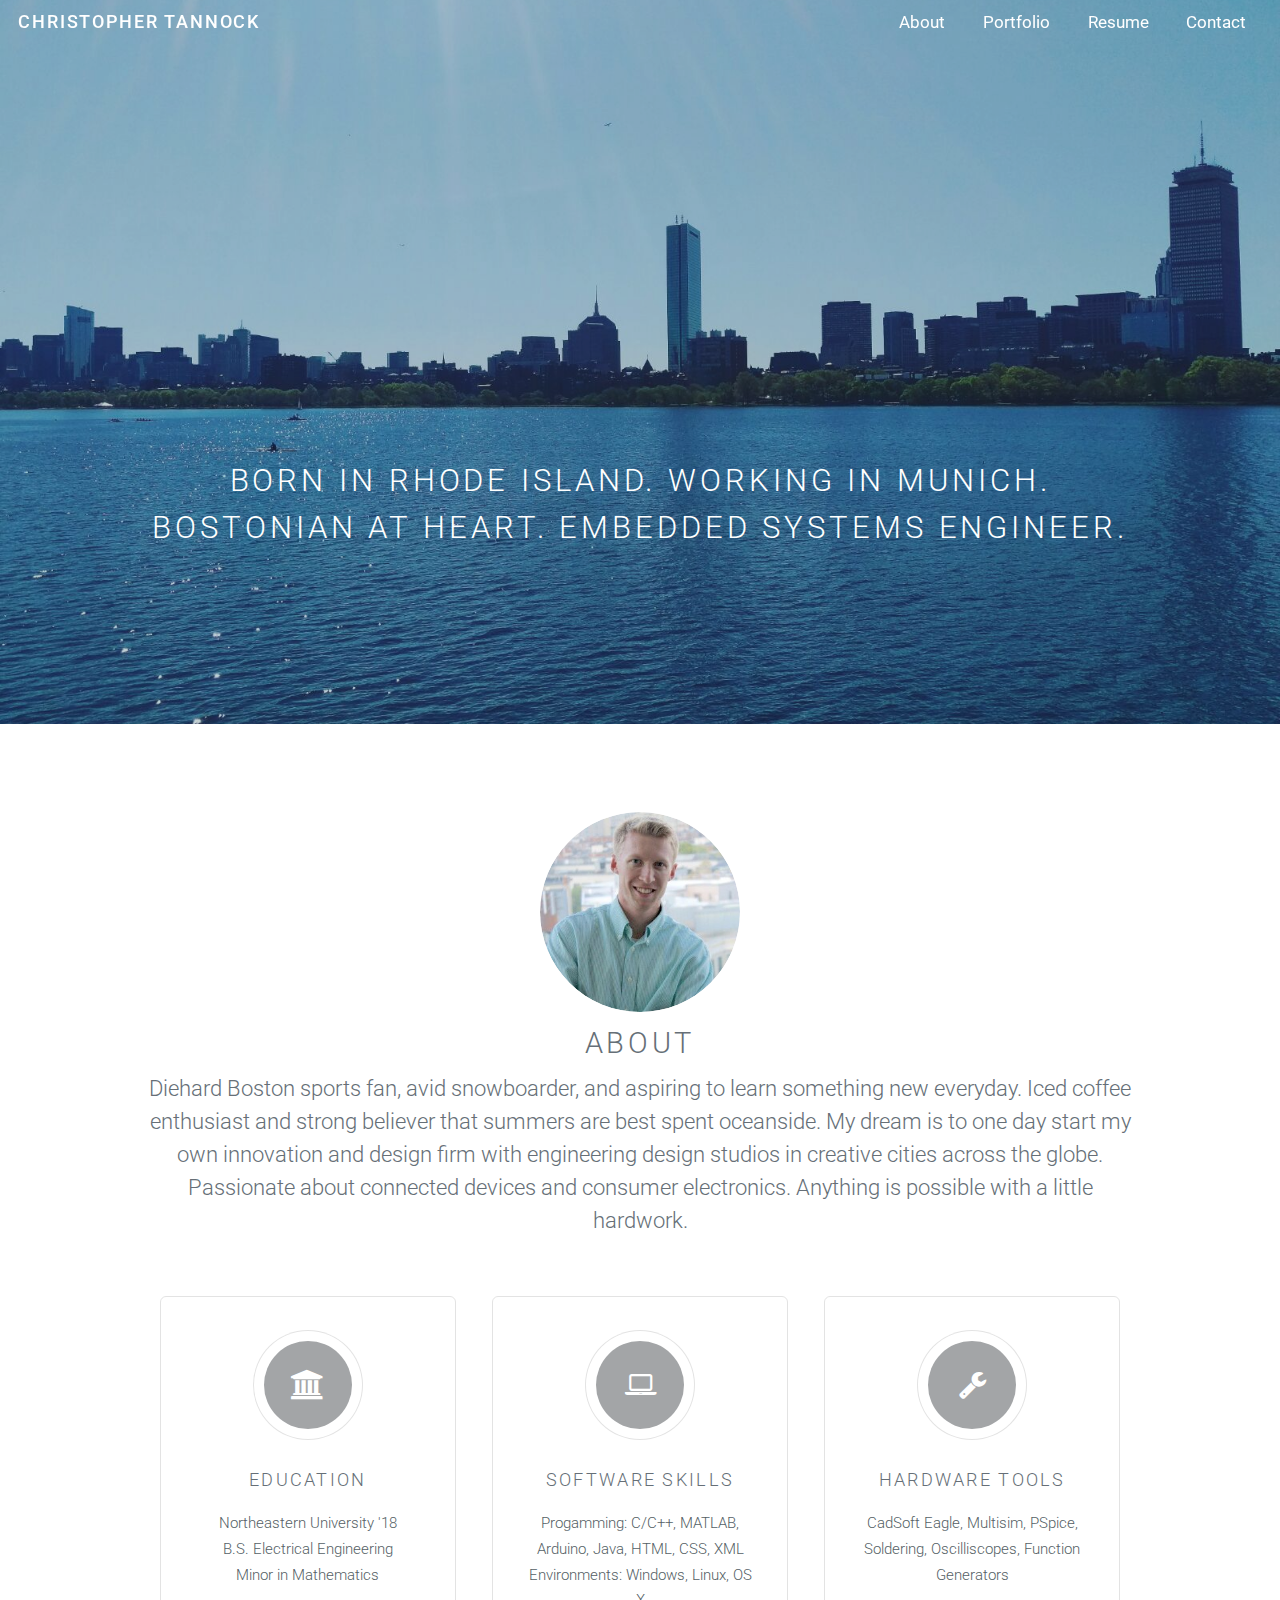
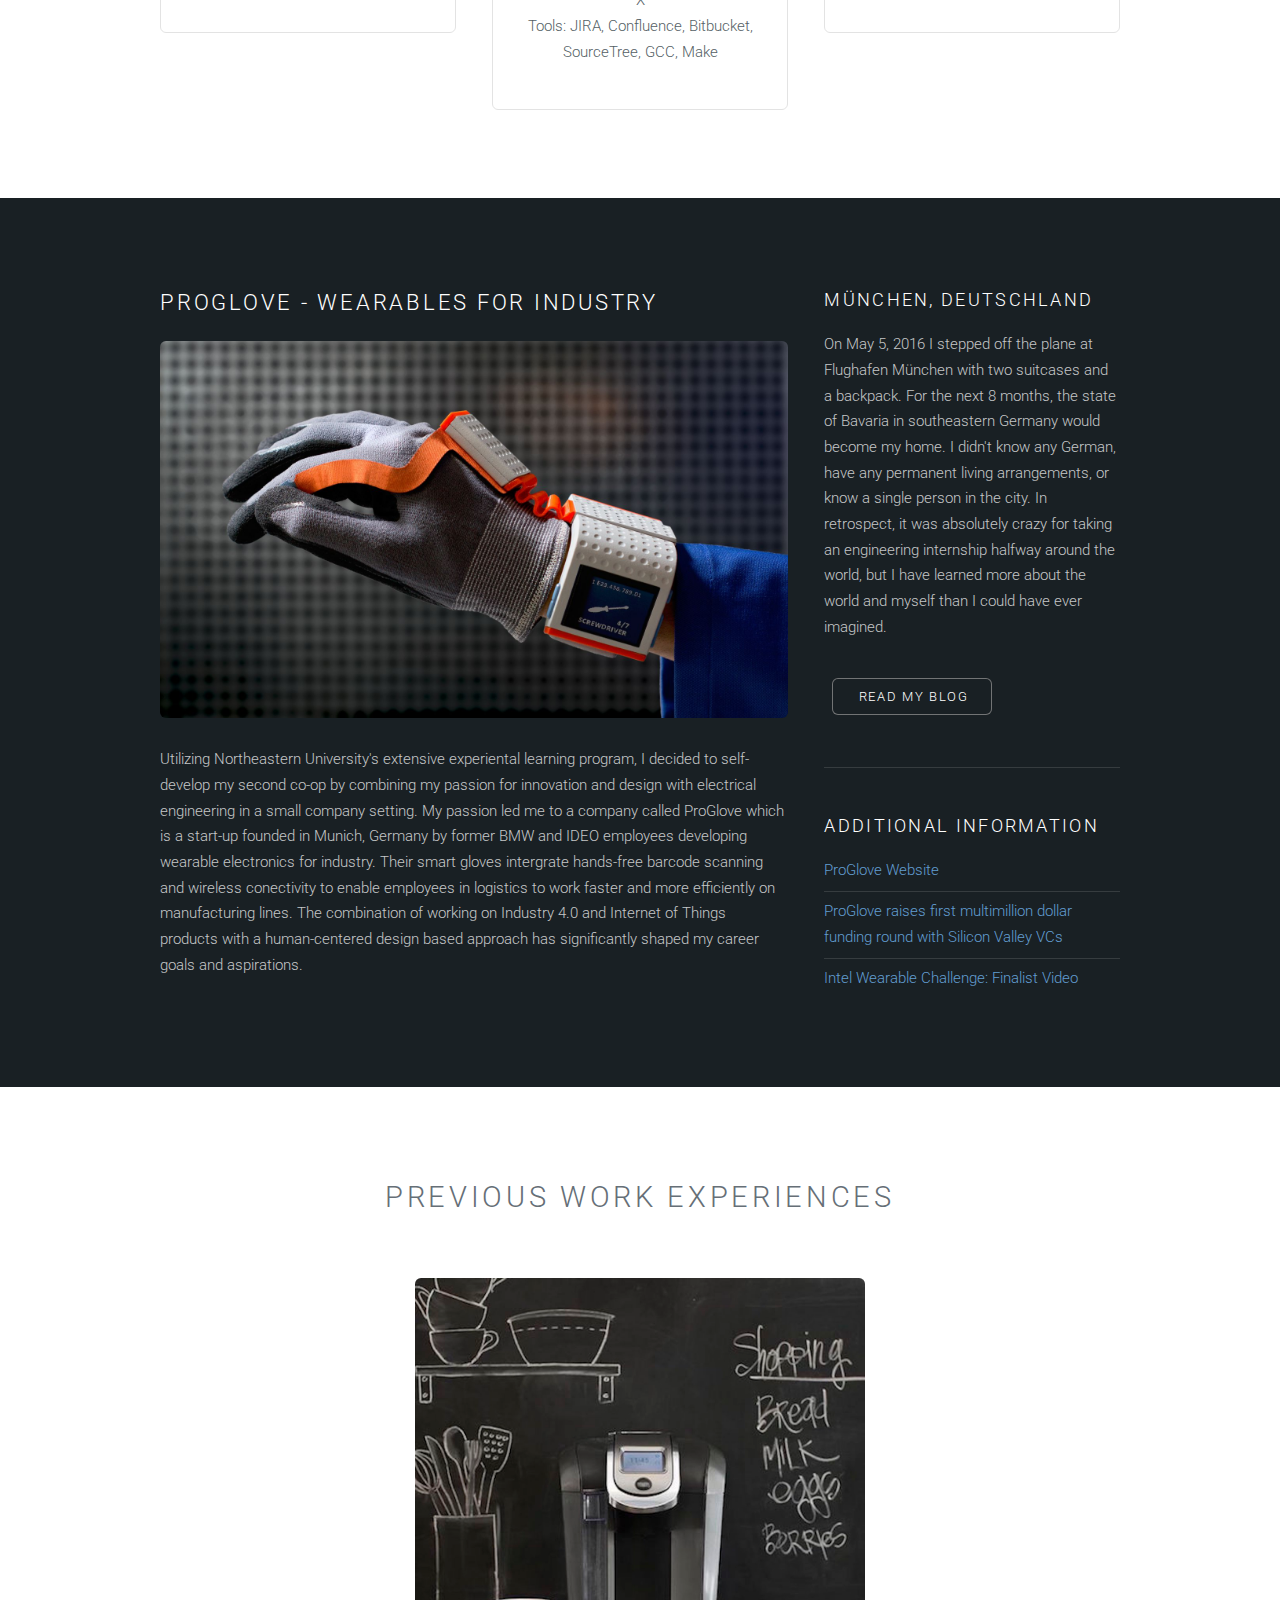
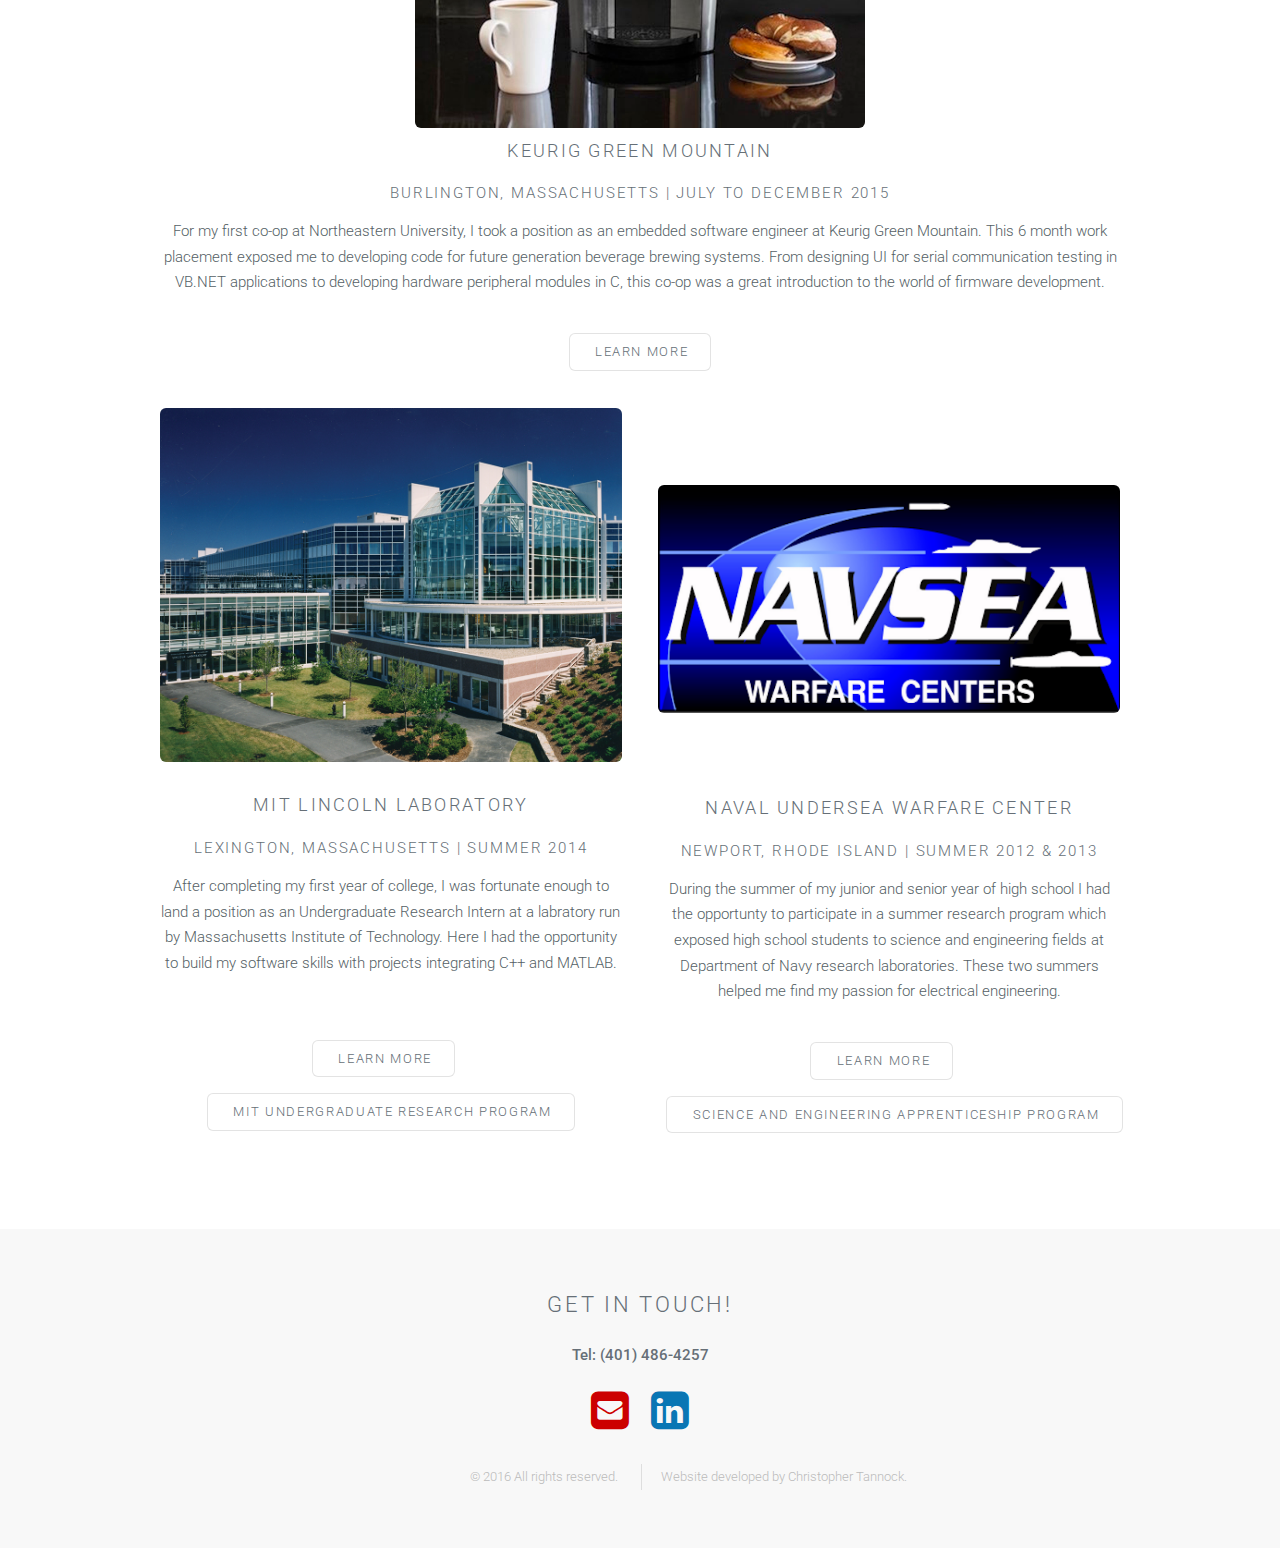
==== index.html @ 8ba8f2b9 "Initial commit" ====
<!DOCTYPE HTML>
<!--
	Portfolio Created by Christopher Tannock
	tannock.c@husky.neu.edu
	25. Mai 2016, in München, Germany
-->
<html>
	<head>
		<title>Christopher Tannock's Portfolio</title>
		<meta http-equiv="content-type" content="text/html; charset=utf-8" />
		<meta name="description" content="" />
		<meta name="keywords" content="" />
		<!--[if lte IE 8]><script src="js/html5shiv.js"></script><![endif]-->
		<script src="js/jquery.min.js"></script>
		<script src="js/skel.min.js"></script>
		<script src="js/skel-layers.min.js"></script>
		<script src="js/init.js"></script>
		<noscript>
			<link rel="stylesheet" href="css/skel.css" />
			<link rel="stylesheet" href="css/style.css" />
			<link rel="stylesheet" href="css/style-xlarge.css" />
			<link rel="stylesheet" href="css/font-awesome-animation.css" />
			<link rel="stylesheet" href="/octicons/octicons.css">
		</noscript>
	</head>
	<body id="top">

		<!-- Header -->
		<!-- Header -->
			<header id="header" class="skel-layers-fixed">
				<h1><a href="#">Christopher Tannock</a></h1>
				<nav id="nav">
					<ul>
						<li><a href="#one">About</a></li>
						<li><a href="left-sidebar.html">Portfolio</a></li>
						<li><a href="resume.pdf">Resume</a></li>
						<li><a href="#footer">Contact</a></li>
	        </ul>
				</nav>
			</header>

		<!-- Banner -->
			<section id="banner">
				<div class="inner">
					<br>
					<br>
					<h2>Born in Rhode Island. Working in Munich. </h2>
					<h2>Bostonian at Heart. Embedded Systems Engineer.</h2>
					<br>
					<br>
				</div>
			</section>

		<!-- One -->
			<section id="one" class="wrapper style1" >
				<header class="major">
					<div class="circular--landscape">
  					<img src="images/about_me.jpg" />
					</div>
					<h2>About</h2>
					<p> Diehard Boston sports fan, avid snowboarder, and aspiring to learn something new everyday.  Iced coffee enthusiast and strong believer that summers are best spent oceanside.  My dream is to one day start my own innovation and design firm with engineering design studios in creative cities across the globe. Passionate about connected devices and consumer electronics.  Anything is possible with a little hardwork.
					</p>
				</header>
				<div class="container">
					<div class="row">
						<div class="4u">
							<section class="special box">
								<i class="icon fa-university major"></i>
								<h3>Education</h3>
								<p>Northeastern University '18<br>B.S. Electrical Engineering<br>Minor in Mathematics</p>
							</section>
						</div>
						<div class="4u">
							<section class="special box">
								<i class="icon fa-laptop major"></i>
								<h3>Software Skills</h3>
								<p>Progamming: C/C++, MATLAB, Arduino, Java, HTML, CSS, XML<br>Environments: Windows, Linux, OS X<br>Tools: JIRA, Confluence, Bitbucket, SourceTree, GCC, Make</p>
							</section>
						</div>
						<div class="4u">
							<section class="special box">
								<i class="icon fa-wrench major"></i>
								<h3>Hardware Tools</h3>
								<p>CadSoft Eagle, Multisim, PSpice, Soldering, Oscilliscopes, Function Generators  </p>
							</section>
						</div>
					</div>
				</div>
			</section>

			<!-- Three -->
				<section id="three" class="wrapper style2">
					<div class="container">
						<div class="row">
							<div class="8u">
								<section>
									<h2>ProGlove - Wearables for Industry</h2>
									<a href="#" class="image fit"><img src="images/proglove.jpg" alt="" /></a>
									<p>Utilizing Northeastern University's extensive experiental learning program, I decided to self-develop my second co-op by combining my passion for innovation and design with electrical engineering in a small company setting. My passion led me to a company called ProGlove which is a start-up founded in Munich, Germany by former BMW and IDEO employees developing wearable electronics for industry.  Their smart gloves intergrate hands-free barcode scanning and wireless conectivity to enable employees in logistics to work faster and more efficiently on manufacturing lines. The combination of working on Industry 4.0 and Internet of Things products with a human-centered design based approach has significantly shaped my career goals and aspirations.</p>
								</section>
							</div>
							<div class="4u">
								<section>
									<h3>München, Deutschland</h3>
									<p>On May 5, 2016 I stepped off the plane at Flughafen München with two suitcases and a backpack.  For the next 8 months, the state of Bavaria in southeastern Germany would become my home.  I didn't know any German, have any permanent living arrangements, or know a single person in the city.  In retrospect, it was absolutely crazy for taking an engineering internship halfway around the world, but I have learned more about the world and myself than I could have ever imagined.</p>
									<ul class="actions">
										<li><a href="left-sidebar.html" class="button alt">Read My Blog</a></li>
									</ul>
								</section>
								<hr />
								<section>
									<h3>Additional Information</h3>
									<ul class="alt">
										<li><a href="http://www.proglove.de/" style="text-decoration:none">ProGlove Website</a></li>
										<li><a href="http://press.proglove.de/blog/industrial-wearable-startup-proglove-raises-first-multimillion-d" style="text-decoration:none">ProGlove raises first multimillion dollar funding round with Silicon Valley VCs</a></li>
										<li><a href="https://www.youtube.com/watch?v=jTHL26WCrL0" style="text-decoration:none">Intel Wearable Challenge: Finalist Video</a></li>
									</ul>
								</section>
							</div>
						</div>
					</div>
				</section>

		<!-- Two -->
			<section id="two" class="wrapper style1">
				<header class="major">
					<h2>Previous Work Experiences</h2>
				</header>
				<div class="container">
					<div class="row">
						<div class="u">
							<section class="special">
								<a class="image"><img src="images/kgm_coffee.jpg" alt="" width ="450px" height= "450px"/></a>
								<h3>Keurig Green Mountain</h3>
								<h4>Burlington, Massachusetts | July to December 2015</h4>
								<p>For my first co-op at Northeastern University, I took a position as an embedded software engineer at Keurig Green Mountain.  This 6 month work placement exposed me to developing code for future generation beverage brewing systems.  From designing UI for serial communication testing in VB.NET applications to developing hardware peripheral modules in C, this co-op was a great introduction to the world of firmware development.</p>
								<ul class="actions">
									<li><a href="left-sidebar.html" class="button alt">Learn More</a></li>
								</ul>
							</section>
						</div>
						<div class="6u">
							<section class="special">
								<a class="image fit"><img src="images/mit_ll.jpg" alt="" /></a>
								<h3>MIT Lincoln Laboratory</h3>
								<h4>Lexington, Massachusetts | Summer 2014</h4>
								<p>After completing my first year of college, I was fortunate enough to land a position as an Undergraduate Research Intern at a labratory run by Massachusetts Institute of Technology. Here I had the opportunity to build my software skills with projects integrating C++ and MATLAB.</p>
								<ul class="actions">
									<br>
									<li><a href="left-sidebar.html" class="button alt">Learn More</a></li>
									<li><a href="https://www.ll.mit.edu/college/summerprogram.html" class="button alt">MIT Undergraduate Research Program</a></li>
								</ul>
							</section>
						</div>
						<div class="6u">
							<section class="special">
								<br>
								<br>
								<br>
								<a class="image fit"><img src="images/navsea.png" alt="" height= 228px/></a>
								<br>
								<br>
								<h3>Naval Undersea Warfare Center</h3>
								<h4>Newport, Rhode Island | Summer 2012 & 2013</h4>
								<p>During the summer of my junior and senior year of high school I had the opportunty to participate in a summer research program which exposed high school students to science and engineering fields at Department of Navy research laboratories.  These two summers helped me find my passion for electrical engineering.</p>
								<ul class="actions">
									<li><a href="left-sidebar.html" class="button alt">Learn more</a></li>
									<li><a href="https://seap.asee.org/" class="button alt">Science and Engineering Apprenticeship Program</a></li>
								</ul>
							</section>
					</div>
				</div>
			</section>

		<!-- Footer -->
			<footer id="footer">
				<div class="container">
						<section class="special">
							<h2>Get In Touch!</h2>
							<p> <b>Tel: (401) 486-4257</b></p>
							<ul class="icons">
								<li><a href="mailto:tannock.c@husky.neu.edu" class="icon fa-envelope-square  fa-2x" style="color:#CC0000"><span class="label">Facebook</span></a></li>
								<li><a href="https://www.linkedin.com/in/christophertannock" class="icon fa-linkedin-square fa-2x" style="color:#0976b4"><span class="label">LinkedIn</span></a></li>
							</ul>
						</section>
					</div>
					<ul class="copyright">
						<li>&emsp; &emsp; &emsp;&emsp;&emsp;&emsp;&emsp;&copy; 2016 All rights reserved.</li>
						<li>Website developed by Christopher Tannock.</li>
					</ul>
				</div>
			</footer>

	</body>
</html>
---- css/skel.css ----
/* Resets (http://meyerweb.com/eric/tools/css/reset/ | v2.0 | 20110126 | License: none (public domain)) */

	html,body,div,span,applet,object,iframe,h1,h2,h3,h4,h5,h6,p,blockquote,pre,a,abbr,acronym,address,big,cite,code,del,dfn,em,img,ins,kbd,q,s,samp,small,strike,strong,sub,sup,tt,var,b,u,i,center,dl,dt,dd,ol,ul,li,fieldset,form,label,legend,table,caption,tbody,tfoot,thead,tr,th,td,article,aside,canvas,details,embed,figure,figcaption,footer,header,hgroup,menu,nav,output,ruby,section,summary,time,mark,audio,video{margin:0;padding:0;border:0;font-size:100%;font:inherit;vertical-align:baseline;}article,aside,details,figcaption,figure,footer,header,hgroup,menu,nav,section{display:block;}body{line-height:1;}ol,ul{list-style:none;}blockquote,q{quotes:none;}blockquote:before,blockquote:after,q:before,q:after{content:'';content:none;}table{border-collapse:collapse;border-spacing:0;}body{-webkit-text-size-adjust:none}

/* Box Model */

	*, *:before, *:after {
		-moz-box-sizing: border-box;
		-webkit-box-sizing: border-box;
		box-sizing: border-box;
	}

/* Container */

	body {
		/* min-width: (containers) */
		min-width: 1200px;
	}


	.container {
		margin-left: auto;
		margin-right: auto;

		/* width: (containers) */
		width: 1200px;
	}

	/* Modifiers */

		.container.small {
			/* width: (containers) * 0.75; */
			width: 900px;
		}

		.container.big {
			width: 100%;

			/* max-width: (containers) * 1.25; */
			max-width: 1500px;

			/* min-width: (containers); */
			min-width: 1200px;
		}

/* Grid */

	.\31 2u { width: 100% }
	.\31 1u { width: 91.6666666667% }
	.\31 0u { width: 83.3333333333% }
	.\39 u { width: 75% }
	.\38 u { width: 66.6666666667% }
	.\37 u { width: 58.3333333333% }
	.\36 u { width: 50% }
	.\35 u { width: 41.6666666667% }
	.\34 u { width: 33.3333333333% }
	.\33 u { width: 25% }
	.\32 u { width: 16.6666666667% }
	.\31 u { width: 8.3333333333% }
	.\-11u { margin-left: 91.6666666667% }
	.\-10u { margin-left: 83.3333333333% }
	.\-9u { margin-left: 75% }
	.\-8u { margin-left: 66.6666666667% }
	.\-7u { margin-left: 58.3333333333% }
	.\-6u { margin-left: 50% }
	.\-5u { margin-left: 41.6666666667% }
	.\-4u { margin-left: 33.3333333333% }
	.\-3u { margin-left: 25% }
	.\-2u { margin-left: 16.6666666667% }
	.\-1u { margin-left: 8.3333333333% }

	/* Rows */

		.row > * {
			float: left;
		}

		.row:after {
			content: '';
			display: block;
			clear: both;
			height: 0;
		}

		.row:first-child > * {
			padding-top: 0 !important;
		}

		.row.uniform > * > :first-child {
			margin-top: 0;
		}

		.row.uniform > * > :last-child {
			margin-bottom: 0;
		}

		/* Normal */

			.row > * {
				/* padding-left: (gutters.vertical) */
				padding-left: 4em;
			}

			.row + .row > * {
				/* padding: (gutters.horizontal) 0 0 (gutters.vertical) */
				padding: 0 0 0 4em;
			}

			.row {
				/* margin-left: -(gutters.vertical) */
				margin-left: -4em;
			}

			.row + .row.uniform > * {
				/* padding: (gutters.vertical) 0 0 (gutters.vertical) */
				padding: 4em 0 0 4em;
			}

		/* Flush */

			.row.flush > * {
				padding-left: 0;
			}

			.row + .row.flush > * {
				padding: 0;
			}

			.row.flush {
				margin-left: 0;
			}

			.row + .row.uniform.flush > * {
				padding: 0;
			}

		/* Quarter */

			.row.quarter > * {
				/* padding-left: (gutters.vertical * 0.25) */
				padding-left: 1em;
			}

			.row + .row.quarter > * {
				/* padding: (gutters.horizontal * 0.25) 0 0 (gutters.vertical * 0.25) */
				padding: 0 0 0 1em;
			}

			.row.quarter {
				/* margin-left: -(gutters.vertical * 0.25) */
				margin-left: -1em;
			}

			.row + .row.uniform.quarter > * {
				/* padding: (gutters.vertical * 0.25) 0 0 (gutters.vertical * 0.25) */
				padding: 1em 0 0 1em;
			}

		/* Half */

			.row.half > * {
				/* padding-left: (gutters.vertical * 0.5) */
				padding-left: 2em;
			}

			.row + .row.half > * {
				/* padding: (gutters.horizontal * 0.5) 0 0 (gutters.vertical * 0.5) */
				padding: 0 0 0 2em;
			}

			.row.half {
				/* margin-left: -(gutters.vertical * 0.5) */
				margin-left: -2em;
			}

			.row + .row.uniform.half > * {
				/* padding: (gutters.vertical * 0.5) 0 0 (gutters.vertical * 0.5) */
				padding: 2em 0 0 2em;
			}

		/* One and (a) Half */

			.row.oneandhalf > * {
				/* padding-left: (gutters.vertical * 1.5) */
				padding-left: 6em;
			}

			.row + .row.oneandhalf > * {
				/* padding: (gutters.horizontal * 1.5) 0 0 (gutters.vertical * 1.5) */
				padding: 0 0 0 6em;
			}

			.row.oneandhalf {
				/* margin-left: -(gutters.vertical * 1.5) */
				margin-left: -6em;
			}

			.row + .row.uniform.oneandhalf > * {
				/* padding: (gutters.vertical * 1.5) 0 0 (gutters.vertical * 1.5) */
				padding: 6em 0 0 6em;
			}

		/* Double */

			.row.double > * {
				/* padding-left: (gutters.vertical * 2) */
				padding-left: 8em;
			}

			.row + .row.double > * {
				/* padding: (gutters.horizontal * 2) 0 0 (gutters.vertical * 2) */
				padding: 0 0 0 8em;
			}

			.row.double {
				/* margin-left: -(gutters.vertical * 2) */
				margin-left: -8em;
			}

			.row + .row.uniform.double > * {
				/* padding: (gutters.vertical * 2) 0 0 (gutters.vertical * 2) */
				padding: 8em 0 0 8em;
			}
---- css/style.css ----
@charset "UTF-8";
@import url(font-awesome.min.css);
@import url("http://fonts.googleapis.com/css?family=Roboto:500,300");

/*
	Ion by TEMPLATED
	templated.co @templatedco
	Released for free under the Creative Commons Attribution 3.0 license (templated.co/license)
*/

/* Basic */




	body, input, select, textarea {
		color: #555f66;
		font-family: "Roboto", Helvetica, sans-serif;
		font-size: 14pt;
		font-weight: 300;
		line-height: 1.75em;
	}

	a {
		color: #629DD1;
		text-decoration: underline;
	}

		a:hover {
			text-decoration: none;
		}

	strong, b {
		color: #666f77;
		font-weight: 500;
	}

	em, i {
		font-style: italic;
	}

	p {
		margin: 0 0 2em 0;
	}

	h1, h2, h3, h4, h5, h6 {
		color: #666f77;
		font-weight: 300;
		line-height: 1em;
		margin: 0 0 1em 0;
		text-transform: uppercase;
		letter-spacing: 0.125em;
	}

		h1 a, h2 a, h3 a, h4 a, h5 a, h6 a {
			color: inherit;
			text-decoration: none;
		}

	h2 {
		font-size: 1.5em;
		line-height: 1.5em;
	}

	h3 {
		font-size: 1.25em;
		line-height: 1.5em;
	}

	h4 {
		font-size: 1em;
		line-height: 1.5em;
	}

	h5 {
		font-size: 0.9em;
		line-height: 1.5em;
	}

	h6 {
		font-size: 0.7em;
		line-height: 1.5em;
	}

	sub {
		font-size: 0.8em;
		position: relative;
		top: 0.5em;
	}

	sup {
		font-size: 0.8em;
		position: relative;
		top: -0.5em;
	}

	hr {
		border: 0;
		border-bottom: solid 1px rgba(144, 144, 144, 0.25);
		margin: 3em 0;
	}

		hr.major {
			margin: 2em 0 5em 0;
		}

	blockquote {
		border-left: solid 4px rgba(144, 144, 144, 0.25);
		font-style: italic;
		margin: 0 0 2em 0;
		padding: 0.5em 0 0.5em 2em;
	}

	code {
		background: rgba(144, 144, 144, 0.075);
		border-radius: 6px;
		border: solid 1px rgba(144, 144, 144, 0.25);
		font-family: "Courier New", monospace;
		font-size: 0.9em;
		margin: 0 0.25em;
		padding: 0.25em 0.65em;
	}

	pre {
		-webkit-overflow-scrolling: touch;
		font-family: "Courier New", monospace;
		font-size: 0.9em;
		margin: 0 0 2em 0;
		overflow-x: auto;
	}

		pre code {
			display: block;
			line-height: 1.75em;
			padding: 1em 1.5em;
		}

	.align-left {
		text-align: left;
	}

	.align-center {
		text-align: center;
	}

	.align-right {
		text-align: right;
	}

/* Section/Article */

	section.special, article.special {
		text-align: center;
	}

	header p {
		color: #666f77;
		position: relative;
		margin: 0 0 1.5em 0;
	}

	header h2 + p {
		font-size: 1.25em;
		margin-top: -1em;
		line-height: 1.5em;
	}

	header h3 + p {
		font-size: 1.1em;
		margin-top: -0.85em;
		line-height: 1.5em;
	}

	header h4 + p,
	header h5 + p,
	header h6 + p {
		font-size: 0.9em;
		margin-top: -0.75em;
		line-height: 1.5em;
	}

	header.major {
		text-align: center;
		margin: 0 10em 4em 10em;
	}

		header.major h2 {
			font-size: 2em;
		}

		header.major h2 + p {
			font-size: 1.5em;
			margin: -1em 0 2em 0;
		}

/* Form */

	form {
		margin: 0 0 2em 0;
	}

	label {
		color: #666f77;
		display: block;
		font-size: 0.9em;
		font-weight: 500;
		margin: 0 0 1em 0;
	}

	input[type="text"],
	input[type="password"],
	input[type="email"],
	select,
	textarea {
		-moz-appearance: none;
		-webkit-appearance: none;
		-o-appearance: none;
		-ms-appearance: none;
		appearance: none;
		background: rgba(144, 144, 144, 0.075);
		border-radius: 6px;
		border: none;
		border: solid 1px rgba(144, 144, 144, 0.25);
		color: inherit;
		display: block;
		outline: 0;
		padding: 0 1em;
		text-decoration: none;
		width: 100%;
	}

		input[type="text"]:invalid,
		input[type="password"]:invalid,
		input[type="email"]:invalid,
		select:invalid,
		textarea:invalid {
			box-shadow: none;
		}

		input[type="text"]:focus,
		input[type="password"]:focus,
		input[type="email"]:focus,
		select:focus,
		textarea:focus {
			border-color: #629DD1;
			box-shadow: 0 0 0 1px #629DD1;
		}

	.select-wrapper {
		text-decoration: none;
		display: block;
		position: relative;
	}

		.select-wrapper:before {
			content: "";
			-moz-osx-font-smoothing: grayscale;
			-webkit-font-smoothing: antialiased;
			font-family: FontAwesome;
			font-style: normal;
			font-weight: normal;
			text-transform: none !important;
		}

		.select-wrapper:before {
			color: rgba(144, 144, 144, 0.25);
			display: block;
			height: 2.75em;
			line-height: 2.75em;
			pointer-events: none;
			position: absolute;
			right: 0;
			text-align: center;
			top: 0;
			width: 2.75em;
		}

		.select-wrapper select::-ms-expand {
			display: none;
		}

	input[type="text"],
	input[type="password"],
	input[type="email"],
	select {
		height: 2.75em;
	}

	textarea {
		padding: 0.75em 1em;
	}

	input[type="checkbox"],
	input[type="radio"] {
		-moz-appearance: none;
		-webkit-appearance: none;
		-o-appearance: none;
		-ms-appearance: none;
		appearance: none;
		display: block;
		float: left;
		margin-right: -2em;
		opacity: 0;
		width: 1em;
		z-index: -1;
	}

		input[type="checkbox"] + label,
		input[type="radio"] + label {
			text-decoration: none;
			color: #555f66;
			cursor: pointer;
			display: inline-block;
			font-size: 1em;
			font-weight: 300;
			padding-left: 2.4em;
			padding-right: 0.75em;
			position: relative;
		}

			input[type="checkbox"] + label:before,
			input[type="radio"] + label:before {
				-moz-osx-font-smoothing: grayscale;
				-webkit-font-smoothing: antialiased;
				font-family: FontAwesome;
				font-style: normal;
				font-weight: normal;
				text-transform: none !important;
			}

			input[type="checkbox"] + label:before,
			input[type="radio"] + label:before {
				background: rgba(144, 144, 144, 0.075);
				border-radius: 6px;
				border: solid 1px rgba(144, 144, 144, 0.25);
				content: '';
				display: inline-block;
				height: 1.65em;
				left: 0;
				line-height: 1.58125em;
				position: absolute;
				text-align: center;
				top: 0;
				width: 1.65em;
			}

		input[type="checkbox"]:checked + label:before,
		input[type="radio"]:checked + label:before {
			background: #192024;
			border-color: #192024;
			color: #ffffff;
			content: '\f00c';
		}

		input[type="checkbox"]:focus + label:before,
		input[type="radio"]:focus + label:before {
			border-color: #629DD1;
			box-shadow: 0 0 0 1px #629DD1;
		}

	input[type="checkbox"] + label:before {
		border-radius: 6px;
	}

	input[type="radio"] + label:before {
		border-radius: 100%;
	}

	::-webkit-input-placeholder {
		color: #bbb !important;
		opacity: 1.0;
	}

	:-moz-placeholder {
		color: #bbb !important;
		opacity: 1.0;
	}

	::-moz-placeholder {
		color: #bbb !important;
		opacity: 1.0;
	}

	:-ms-input-placeholder {
		color: #bbb !important;
		opacity: 1.0;
	}

	.formerize-placeholder {
		color: #bbb !important;
		opacity: 1.0;
	}
/* Navigation Bar */
	.fixed-nav-bar {
	  position: static;
	  top: 0;
	  left: 0;
	  z-index: 9999;
	  width: 100%;
	  height: 50px;
	  background-color: ##192024;
	}

/* Circular Image */
.circular--landscape {
  display: inline-block;
  position: relative;
  width: 200px;
  height: 200px;
  overflow: hidden;
  border-radius: 50%;
}

.circular--landscape img {
  width: auto;
  height: 100%;
	border-radius: 50%;
}

/* Box */

	.box {
		border-radius: 6px;
		border: solid 1px rgba(144, 144, 144, 0.25);
		margin-bottom: 2em;
		padding: 3em 2em;
	}

		.box > :last-child,
		.box > :last-child > :last-child,
		.box > :last-child > :last-child > :last-child {
			margin-bottom: 0;
		}

		.box.alt {
			border: 0;
			border-radius: 0;
			padding: 0;
		}

/* Icon */

	.icon {
		text-decoration: none;
		border-bottom: none;
		position: relative;
	}

		.icon:before {
			-moz-osx-font-smoothing: grayscale;
			-webkit-font-smoothing: antialiased;
			font-family: FontAwesome;
			font-style: normal;
			font-weight: normal;
			text-transform: none !important;
		}

		.icon > .label {
			display: none;
		}

		.icon.major {
			display: inline-block;
			margin: 0 0 1.25em 0;
			color: #ffffff;
			background: #a3a5a7;
			width: 3em;
			height: 3em;
			font-size: 2em;
			text-align: center;
			line-height: 3em;
			border-radius: 100%;
			box-shadow: 0 0 0 10px #fff, 0 0 0 11px rgba(144, 144, 144, 0.25);
		}

/* Image */

	.image {
		border-radius: 6px;
		border: 0;
		display: inline-block;
		position: relative;
	}

		.image img {
			border-radius: 6px;
			display: block;
		}

		.image.left {
			float: left;
			padding: 0 1.5em 1em 0;
			top: 0.25em;
		}

		.image.right {
			float: right;
			padding: 0 0 1em 1.5em;
			top: 0.25em;
		}

		.image.fit {
			display: block;
			margin: 0 0 2em 0;
			width: 100%;
		}

			.image.fit img {
				display: block;
				width: 100%;
			}

/* List */

	ol {
		list-style: decimal;
		margin: 0 0 2em 0;
		padding-left: 1.25em;
	}

		ol li {
			padding-left: 0.25em;
		}

	ul {
		list-style: disc;
		margin: 0 0 2em 0;
		padding-left: 1em;
	}

		ul li {
			padding-left: 0.5em;
		}

		ul.alt {
			list-style: none;
			padding-left: 0;
		}

			ul.alt li {
				border-top: solid 1px rgba(144, 144, 144, 0.25);
				padding: 0.5em 0;
			}

				ul.alt li:first-child {
					border-top: 0;
					padding-top: 0;
				}

		ul.icons {
			cursor: default;
			list-style: none;
			padding-left: 0;
		}

			ul.icons li {
				display: inline-block;
				padding: 0 1.25em 0 0;
			}

				ul.icons li:last-child {
					padding-right: 0;
				}

				ul.icons li .icon:before {
					font-size: 1.5em;
				}

		ul.actions {
			cursor: default;
			list-style: none;
			padding-left: 0;
		}

		ul.actions a{
			margin: 8px;
		}

			ul.actions li {
				display: inline-block;
				padding: 0 1em 0 0;
				vertical-align: middle;
			}

				ul.actions li:last-child {
					padding-right: 0;
				}

			ul.actions.small li {
				padding: 0 0.5em 0 0;
			}

			ul.actions.vertical li {
				display: block;
				padding: 1em 0 0 0;
			}

				ul.actions.vertical li:first-child {
					padding-top: 0;
				}

				ul.actions.vertical li > * {
					margin-bottom: 0;
				}

			ul.actions.vertical.small li {
				padding: 0.5em 0 0 0;
			}

				ul.actions.vertical.small li:first-child {
					padding-top: 0;
				}

			ul.actions.fit {
				display: table;
				margin-left: -1em;
				padding: 0;
				table-layout: fixed;
				width: calc(100% + 1em);
			}

				ul.actions.fit li {
					display: table-cell;
					padding: 0 0 0 1em;
				}

					ul.actions.fit li > * {
						margin-bottom: 0;
					}

				ul.actions.fit.small {
					margin-left: -0.5em;
					width: calc(100% + 0.5em);
				}

					ul.actions.fit.small li {
						padding: 0 0 0 0.5em;
					}

	dl {
		margin: 0 0 2em 0;
	}
/* Menu */
	#menu {
	  position: fixed;
	  right: 0;
	  top: 50%;
	  width: 8em;
	  margin-top: -2.5em;
	}
/* Table */

	.table-wrapper {
		-webkit-overflow-scrolling: touch;
		overflow-x: auto;
	}

	table {
		margin: 0 0 2em 0;
		width: 100%;
	}

		table tbody tr {
			border: solid 1px rgba(144, 144, 144, 0.25);
			border-left: 0;
			border-right: 0;
		}

			table tbody tr:nth-child(2n + 1) {
				background-color: rgba(144, 144, 144, 0.075);
			}

		table td {
			padding: 0.75em 0.75em;
		}

		table th {
			color: #666f77;
			font-size: 0.9em;
			font-weight: 500;
			padding: 0 0.75em 0.75em 0.75em;
			text-align: left;
		}

		table thead {
			border-bottom: solid 2px rgba(144, 144, 144, 0.25);
		}

		table tfoot {
			border-top: solid 2px rgba(144, 144, 144, 0.25);
		}

		table.alt {
			border-collapse: separate;
		}

			table.alt tbody tr td {
				border: solid 1px rgba(144, 144, 144, 0.25);
				border-left-width: 0;
				border-top-width: 0;
			}

				table.alt tbody tr td:first-child {
					border-left-width: 1px;
				}

			table.alt tbody tr:first-child td {
				border-top-width: 1px;
			}

			table.alt thead {
				border-bottom: 0;
			}

			table.alt tfoot {
				border-top: 0;
			}

/* Button */

	input[type="submit"],
	input[type="reset"],
	input[type="button"],
	.button {
		-moz-appearance: none;
		-webkit-appearance: none;
		-o-appearance: none;
		-ms-appearance: none;
		appearance: none;
		-moz-transition: background-color 0.2s ease-in-out, color 0.2s ease-in-out;
		-webkit-transition: background-color 0.2s ease-in-out, color 0.2s ease-in-out;
		-o-transition: background-color 0.2s ease-in-out, color 0.2s ease-in-out;
		-ms-transition: background-color 0.2s ease-in-out, color 0.2s ease-in-out;
		transition: background-color 0.2s ease-in-out, color 0.2s ease-in-out;
		background-color: #192024;
		border-radius: 6px;
		border: 0;
		color: #ffffff !important;
		cursor: pointer;
		display: inline-block;
		font-weight: 300;
		text-transform: uppercase;
		letter-spacing: 0.125em;
		font-size: 0.9em;
		height: 2.85em;
		line-height: 2.85em;
		padding: 0 1.75em;
		text-align: center;
		text-decoration: none;
		white-space: nowrap;
		text-indent: 0.25em;
	}

		input[type="submit"]:hover,
		input[type="reset"]:hover,
		input[type="button"]:hover,
		.button:hover {
			background-color: #232d33;
		}

		input[type="submit"]:active,
		input[type="reset"]:active,
		input[type="button"]:active,
		.button:active {
			background-color: #0f1315;
		}

		input[type="submit"].icon,
		input[type="reset"].icon,
		input[type="button"].icon,
		.button.icon {
			padding-left: 1.35em;
		}

			input[type="submit"].icon:before,
			input[type="reset"].icon:before,
			input[type="button"].icon:before,
			.button.icon:before {
				margin-right: 0.5em;
			}

		input[type="submit"].fit,
		input[type="reset"].fit,
		input[type="button"].fit,
		.button.fit {
			display: block;
			margin: 0 0 1em 0;
			width: 100%;
		}

		input[type="submit"].small,
		input[type="reset"].small,
		input[type="button"].small,
		.button.small {
			font-size: 0.7em;
		}

		input[type="submit"].big,
		input[type="reset"].big,
		input[type="button"].big,
		.button.big {
			font-size: 1.2em;
			height: 2.65em;
			line-height: 2.65em;
		}

		input[type="submit"].alt,
		input[type="reset"].alt,
		input[type="button"].alt,
		.button.alt {
			background-color: transparent;
			box-shadow: inset 0 0 0 1px rgba(144, 144, 144, 0.25);
			color: #666f77 !important;
		}

			input[type="submit"].alt:hover,
			input[type="reset"].alt:hover,
			input[type="button"].alt:hover,
			.button.alt:hover {
				background-color: rgba(144, 144, 144, 0.075);
			}

			input[type="submit"].alt:active,
			input[type="reset"].alt:active,
			input[type="button"].alt:active,
			.button.alt:active {
				background-color: rgba(144, 144, 144, 0.2);
			}

			input[type="submit"].alt.icon:before,
			input[type="reset"].alt.icon:before,
			input[type="button"].alt.icon:before,
			.button.alt.icon:before {
				color: #bbb;
			}

		input[type="submit"].special,
		input[type="reset"].special,
		input[type="button"].special,
		.button.special {
			background-color: #629DD1;
			color: #ffffff !important;
		}

			input[type="submit"].special:hover,
			input[type="reset"].special:hover,
			input[type="button"].special:hover,
			.button.special:hover {
				background-color: #76a9d7;
			}

			input[type="submit"].special:active,
			input[type="reset"].special:active,
			input[type="button"].special:active,
			.button.special:active {
				background-color: #4e91cb;
			}

		input[type="submit"].disabled, input[type="submit"]:disabled,
		input[type="reset"].disabled,
		input[type="reset"]:disabled,
		input[type="button"].disabled,
		input[type="button"]:disabled,
		.button.disabled,
		.button:disabled {
			background-color: #555f66 !important;
			box-shadow: inset 0 -0.15em 0 0 rgba(0, 0, 0, 0.15);
			color: #fff !important;
			cursor: default;
			opacity: 0.25;
		}

/* Wrapper */

	.wrapper {
		padding: 6em 0 4em 0;
	}

		.wrapper.style1 {
			background: #fff;
			color: #555f66;

		}

		.wrapper.style2 {
			background: #192024;
			color: #c5c7c8;
		}

			.wrapper.style2 h2, .wrapper.style2 h3, .wrapper.style2 h4, .wrapper.style2 h5, .wrapper.style2 h6 {
				color: #ffffff;
			}

			.wrapper.style2 header p {
				color: #a3a5a7;
			}

			.wrapper.style2 .button.alt {
				box-shadow: inset 0 0 0 1px rgba(144, 144, 144, 0.75);
				color: #ffffff !important;
			}

				.wrapper.style2 .button.alt:hover {
					background-color: rgba(144, 144, 144, 0.275);
				}

				.wrapper.style2 .button.alt:active {
					background-color: rgba(144, 144, 144, 0.4);
				}

				.wrapper.style2 .button.alt.icon:before {
					color: #a3a5a7;
				}

				.wrapper.style3 {
					padding: 1em 0 2em 0;
					background: #192024;
					color: #c5c7c8;
				}

					.wrapper.style3 h2, .wrapper.style3 h3, .wrapper.style3 h4, .wrapper.style3 h5, .wrapper.style3 h6 {
						color: #ffffff;
					}

					.wrapper.style3 header p {
						color: #a3a5a7;
					}

					.wrapper.style3 .button.alt {
						box-shadow: inset 0 0 0 1px rgba(144, 144, 144, 0.75);
						color: #ffffff !important;
					}

						.wrapper.style3 .button.alt:hover {
							background-color: rgba(144, 144, 144, 0.275);
						}

						.wrapper.style3 .button.alt:active {
							background-color: rgba(144, 144, 144, 0.4);
						}

						.wrapper.style3 .button.alt.icon:before {
							color: #a3a5a7;
						}

.noscroll { position: fixed; overflow-y:scroll }
/* Header */

	#skel-layers-wrapper {
		padding-top: 0;
	}

	#header {
		/* background: #fff; */
		color: #555f66;
		cursor: default;
		height: 3em;
		left: 0;
		line-height: 3em;
		position: fixed;
		top: 0;
		width: 100%;
		z-index: 10000;
		box-shadow: 0 0 0 0 rgba(0, 0, 0, 0);
	}

		#header h1 {
			color: #666f77;
			font-weight: 500;
			height: inherit;
			left: 1.25em;
			line-height: inherit;
			margin: 0;
			padding: 0;
			position: absolute;
			top: 0;
		}

			#header h1 a {
				font-size: 1.25em;
				color: #ffffff;
			}

		#header nav {
			height: inherit;
			line-height: inherit;
			font-size: 1.15em;
			font-weight: 400;
			position: absolute;
			right: 2em;
			top: 0;
			vertical-align: middle;
		}

			#header nav > ul {
				list-style: none;
				margin: 0;
				padding-left: 0;
			}

				#header nav > ul > li {
					border-radius: 6px;
					display: inline-block;
					margin-left: 2em;
					padding-left: 0;
				}

					#header nav > ul > li a {
						-moz-transition: color 0.2s ease-in-out;
						-webkit-transition: color 0.2s ease-in-out;
						-o-transition: color 0.2s ease-in-out;
						-ms-transition: color 0.2s ease-in-out;
						transition: color 0.2s ease-in-out;
						color: #ffffff;
						display: inline-block;
						text-decoration: none;
					}

						#header nav > ul > li a:hover {
							color: #629DD1;
						}

					#header nav > ul > li:first-child {
						margin-left: 0;
					}

					#header nav > ul > li .button {
						height: 2.25em;
						line-height: 2.25em;
						margin-bottom: 0;
						padding: 0 1em;
						position: relative;
						top: -0.075em;
						vertical-align: middle;
					}

		#header .container {
			position: relative;
		}

			#header .container h1 {
				left: 0;
			}

			#header .container nav {
				right: 0;
			}

/* Banner */

	#banner {
		background-image: url("../images/header.jpeg");
		background-size: cover;
		background-position: center;
		background-repeat: no-repeat;
		color: #d8d8d8;
		padding: 14em 0;
		text-align: center;
		position: relative;
	}

		#banner:before {
			content: '';
			position: absolute;
			left: 0;
			top: 0;
			width: 100%;
			height: 100%;
			background: rgba(64, 72, 80, 0.25);
		}

		#banner .inner {
			position: relative;
			font-size: .85em;
			top: 150px;
			z-index: 1;
		}

			#banner .inner :last-child {
				margin-bottom: 0;
			}

		#banner h2, #banner h3, #banner h4, #banner h5, #banner h6 {
			color: #ffffff;
		}

		#banner .button.alt {
			box-shadow: inset 0 0 0 1px rgba(144, 144, 144, 0.75);
			color: #ffffff !important;
		}

			#banner .button.alt:hover {
				background-color: rgba(144, 144, 144, 0.275);
			}

			#banner .button.alt:active {
				background-color: rgba(144, 144, 144, 0.4);
			}

			#banner .button.alt.icon:before {
				color: #c1c1c1;
			}

		#banner .button {
			min-width: 12em;
		}

		#banner h2 {
			font-size: 3.5em;
			line-height: 1em;
			margin: 0 0 0.5em 0;
			padding: 0;
		}

		#banner p {
			font-size: 1.5em;
			margin-bottom: 2em;
		}

			#banner p a {
				color: #ffffff;
				text-decoration: none;
			}

/* Footer */

	#footer {
		background: #f8f8f8;
		padding: 4em 0 6em 0;
	}

		#footer a {
			color: inherit;
		}

		#footer .copyright {
			color: #bbb;
			font-size: 0.9em;
			margin: 2em 0 0 0;
			padding: 0;
			text-align: center;
		}

			#footer .copyright li {
				border-left: solid 1px rgba(144, 144, 144, 0.25);
				display: inline-block;
				list-style: none;
				margin-left: 1.5em;
				padding-left: 1.5em;
			}

				#footer .copyright li:first-child {
					border-left: 0;
					margin-left: 0;
					padding-left: 0;
				}

		#footer .icons a {
			color: #bbb;
		}
---- css/style-xlarge.css ----
/*
	Ion by TEMPLATED
	templated.co @templatedco
	Released for free under the Creative Commons Attribution 3.0 license (templated.co/license)
*/

/* Basic */

	body, input, select, textarea {
		font-size: 12pt;
	}

/* Banner */

	#banner {
		padding: 9em 0;
	}
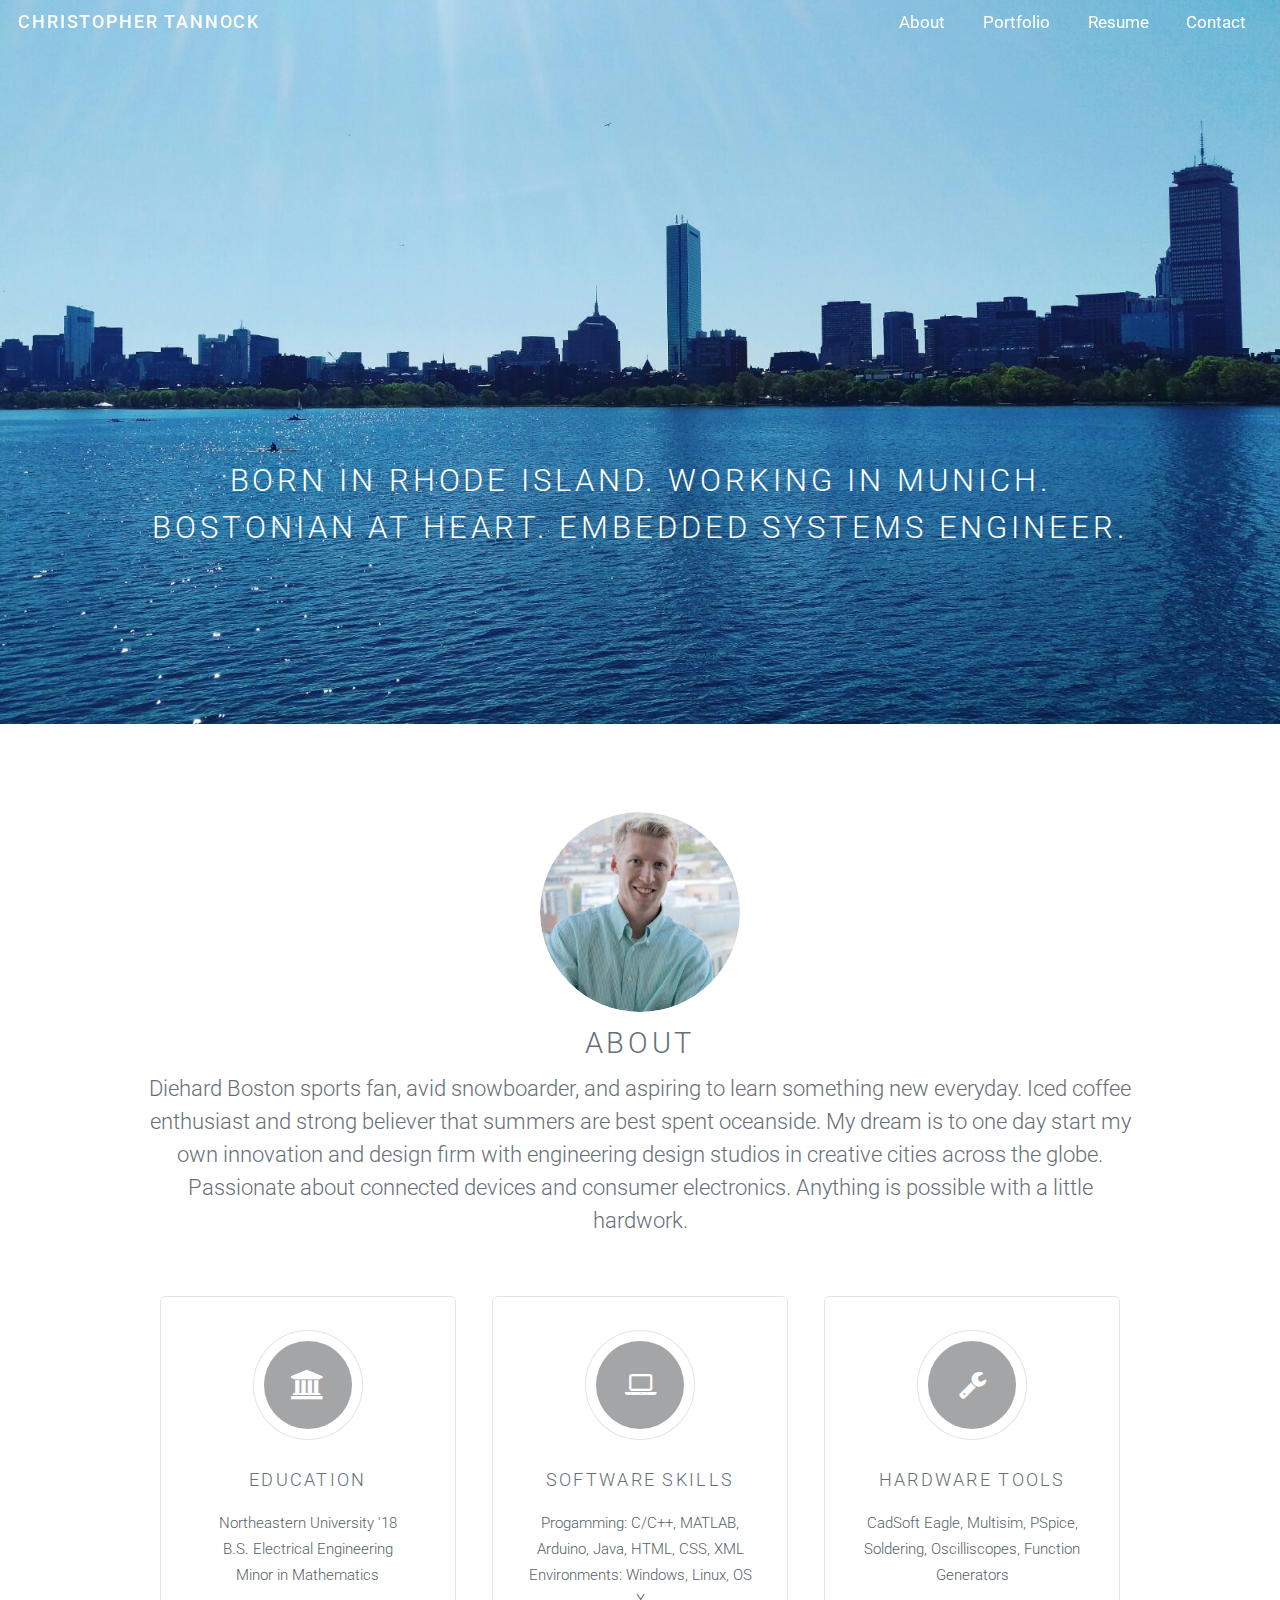
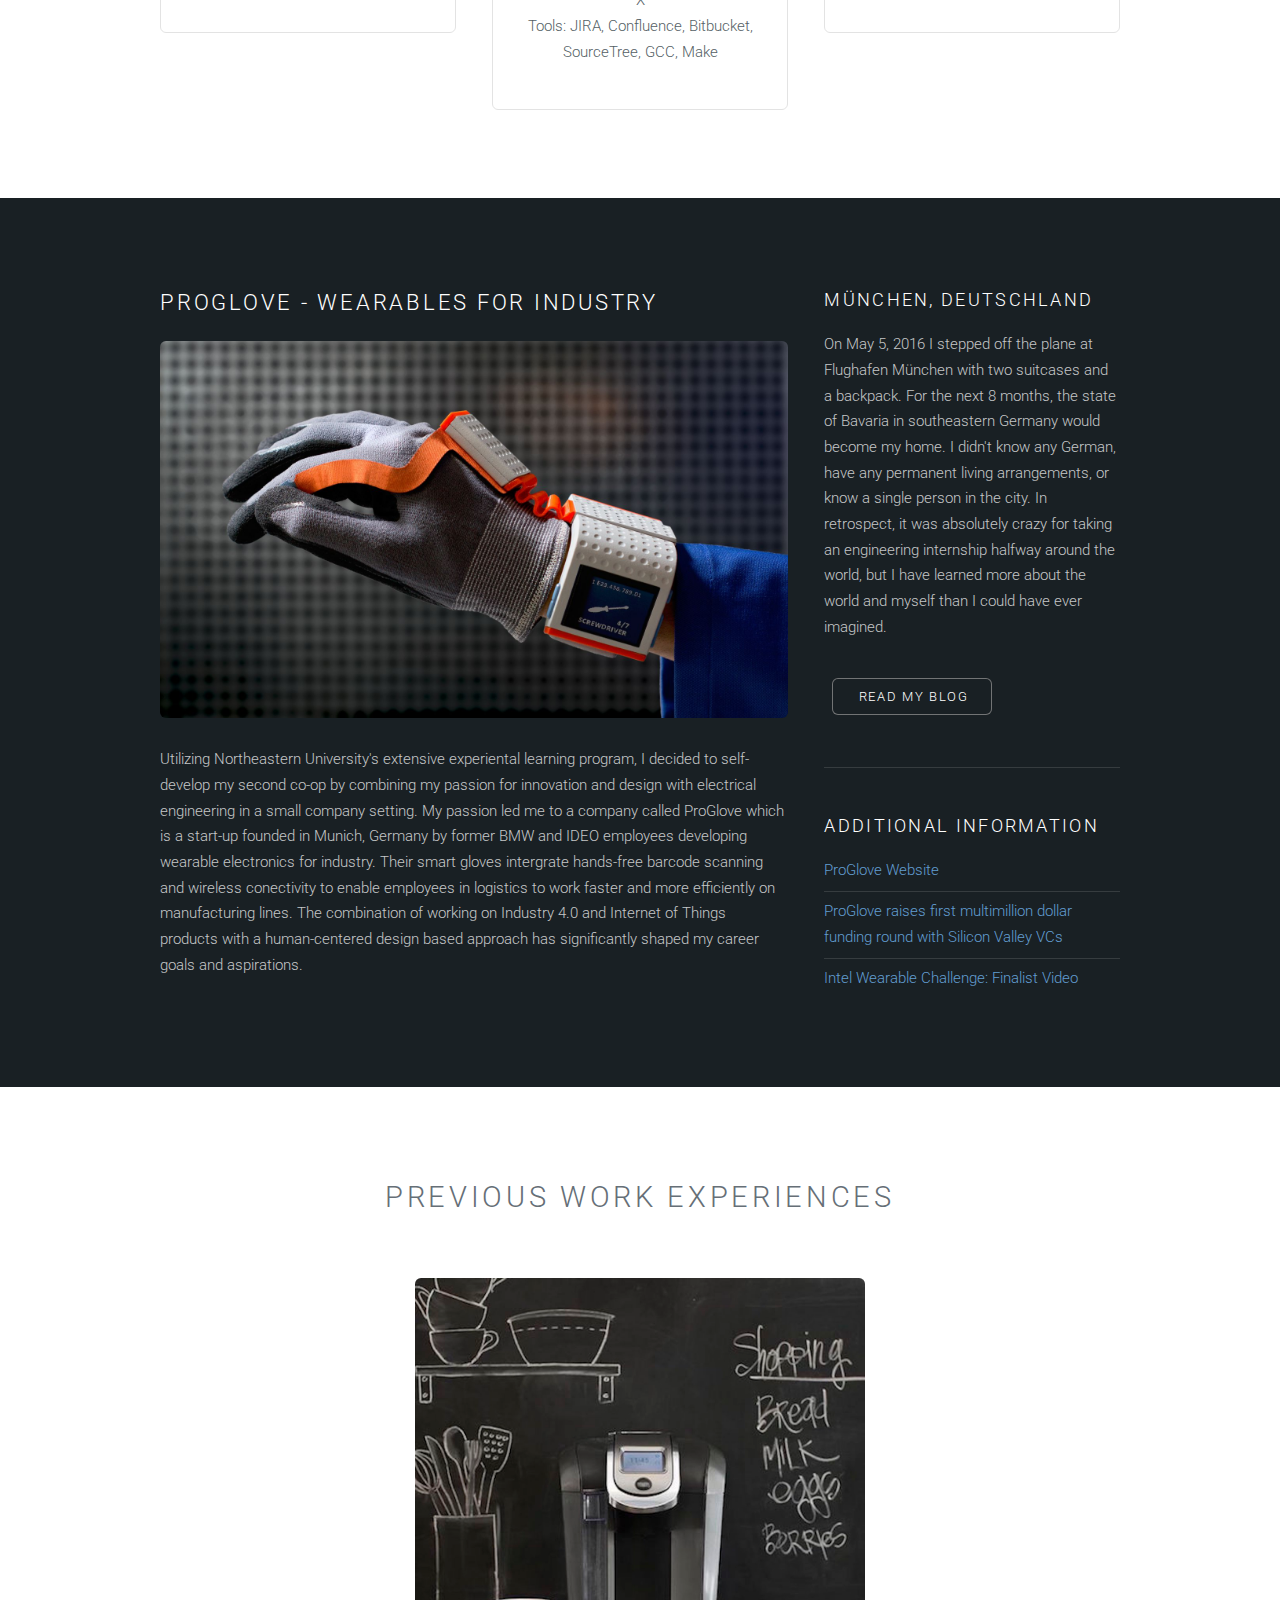
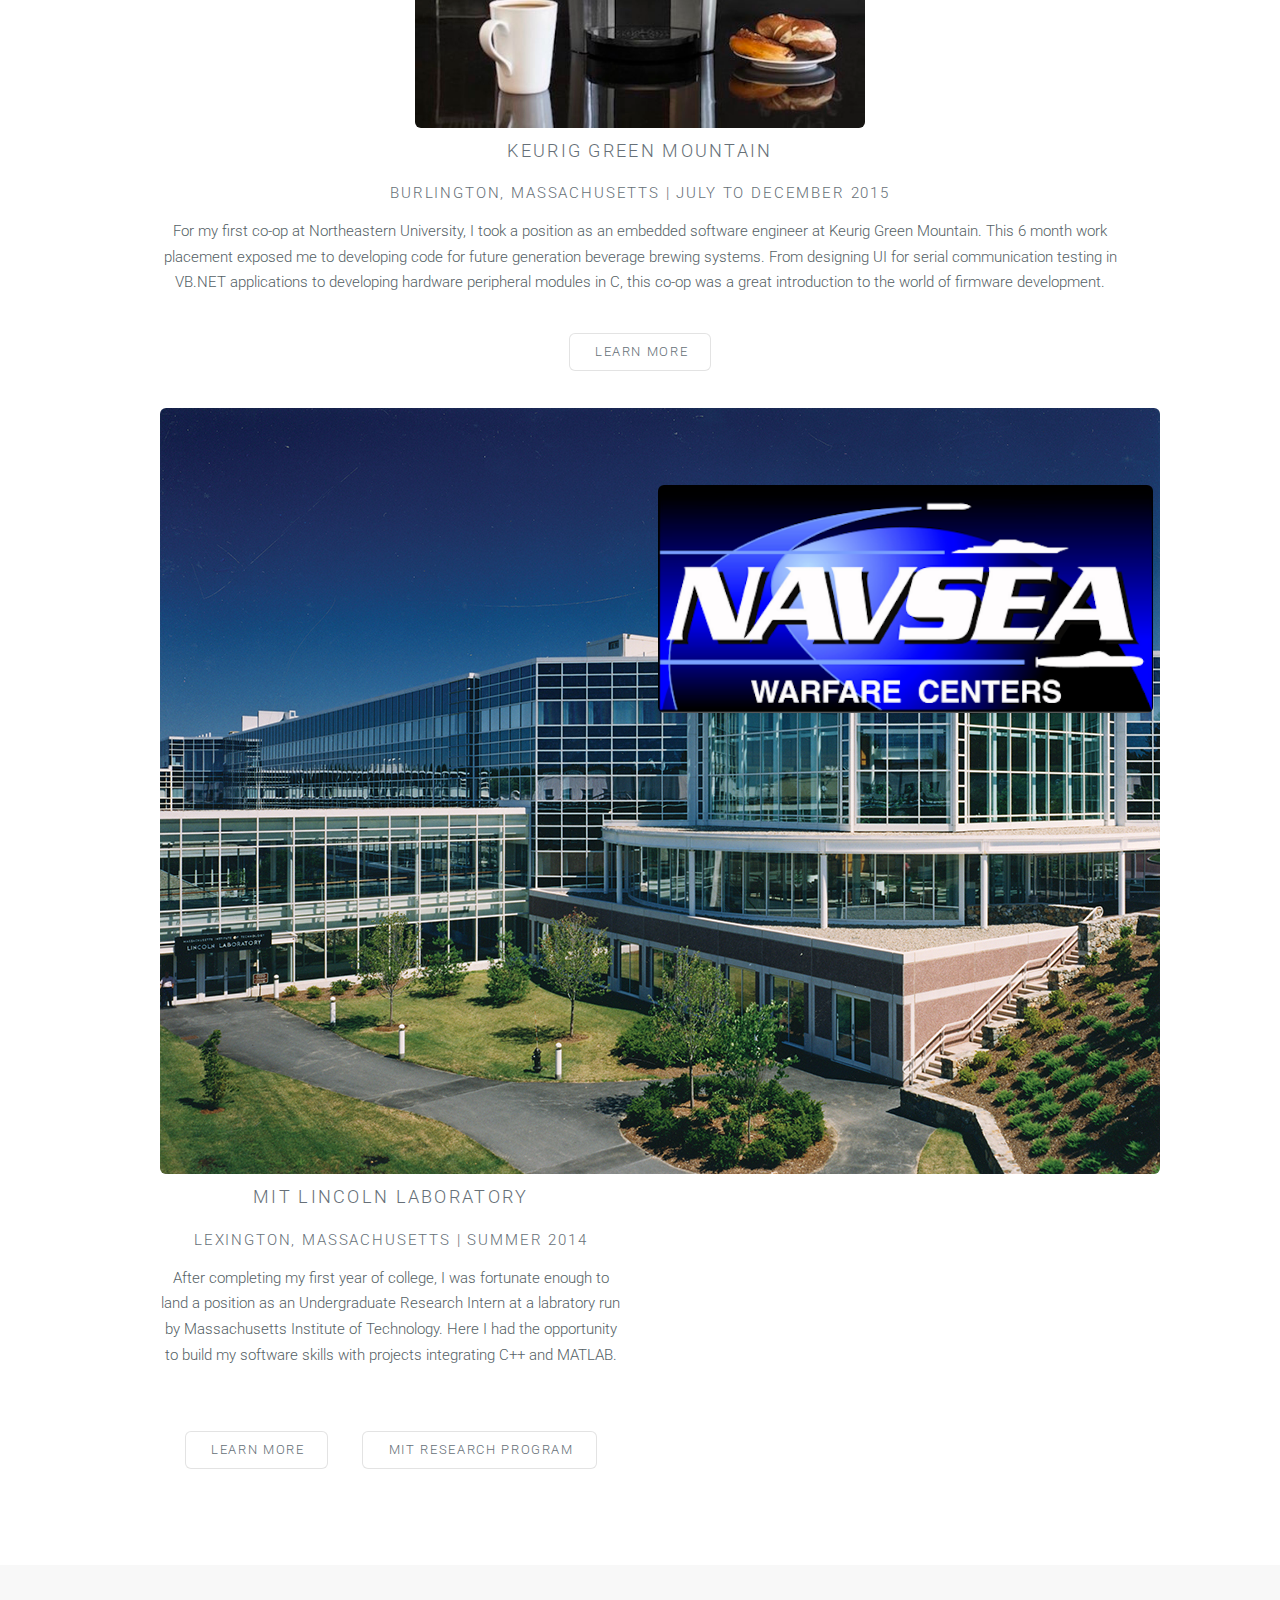
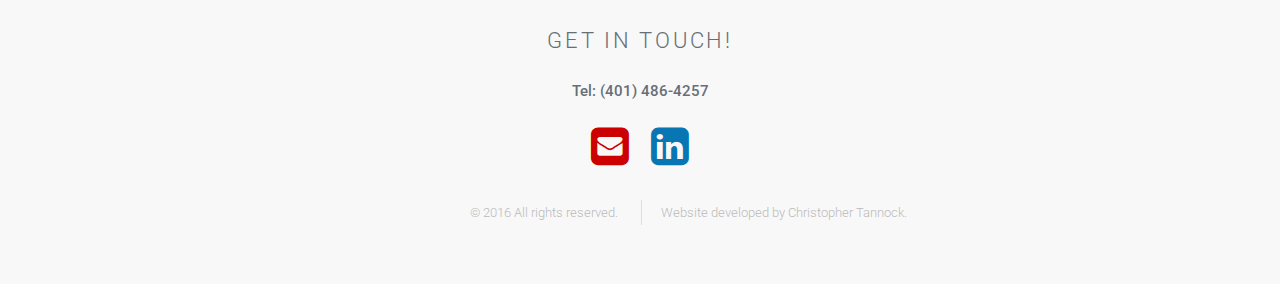
==== commit b6646fc3: "Updated button sizes for mobile devices" ====
--- a/index.html
+++ b/index.html
@@ -130,7 +130,7 @@
 					<div class="row">
 						<div class="u">
 							<section class="special">
-								<a class="image"><img src="images/kgm_coffee.jpg" alt="" width ="450px" height= "450px"/></a>
+								<a class="image"><img src="images/kgm_coffee.jpg" alt="" align="middle" width ="450px" height= "450px"/></a>
 								<h3>Keurig Green Mountain</h3>
 								<h4>Burlington, Massachusetts | July to December 2015</h4>
 								<p>For my first co-op at Northeastern University, I took a position as an embedded software engineer at Keurig Green Mountain.  This 6 month work placement exposed me to developing code for future generation beverage brewing systems.  From designing UI for serial communication testing in VB.NET applications to developing hardware peripheral modules in C, this co-op was a great introduction to the world of firmware development.</p>
@@ -141,14 +141,14 @@
 						</div>
 						<div class="6u">
 							<section class="special">
-								<a class="image fit"><img src="images/mit_ll.jpg" alt="" /></a>
+								<a class="image"><img src="images/mit_ll.jpg" alt="" /></a>
 								<h3>MIT Lincoln Laboratory</h3>
 								<h4>Lexington, Massachusetts | Summer 2014</h4>
 								<p>After completing my first year of college, I was fortunate enough to land a position as an Undergraduate Research Intern at a labratory run by Massachusetts Institute of Technology. Here I had the opportunity to build my software skills with projects integrating C++ and MATLAB.</p>
 								<ul class="actions">
 									<br>
 									<li><a href="left-sidebar.html" class="button alt">Learn More</a></li>
-									<li><a href="https://www.ll.mit.edu/college/summerprogram.html" class="button alt">MIT Undergraduate Research Program</a></li>
+									<li><a href="https://www.ll.mit.edu/college/summerprogram.html" class="button alt">MIT Research Program</a></li>
 								</ul>
 							</section>
 						</div>
@@ -157,7 +157,7 @@
 								<br>
 								<br>
 								<br>
-								<a class="image fit"><img src="images/navsea.png" alt="" height= 228px/></a>
+								<a class="image"><img src="images/navsea.png" alt="" height= 228px/></a>
 								<br>
 								<br>
 								<h3>Naval Undersea Warfare Center</h3>
@@ -165,7 +165,7 @@
 								<p>During the summer of my junior and senior year of high school I had the opportunty to participate in a summer research program which exposed high school students to science and engineering fields at Department of Navy research laboratories.  These two summers helped me find my passion for electrical engineering.</p>
 								<ul class="actions">
 									<li><a href="left-sidebar.html" class="button alt">Learn more</a></li>
-									<li><a href="https://seap.asee.org/" class="button alt">Science and Engineering Apprenticeship Program</a></li>
+									<li><a href="https://seap.asee.org/" class="button alt">Apprenticeship Program</a></li>
 								</ul>
 							</section>
 					</div>
--- a/css/style.css
+++ b/css/style.css
@@ -1061,7 +1061,7 @@
 
 		#banner:before {
 			content: '';
-			position: absolute;
+			position: relative;
 			left: 0;
 			top: 0;
 			width: 100%;
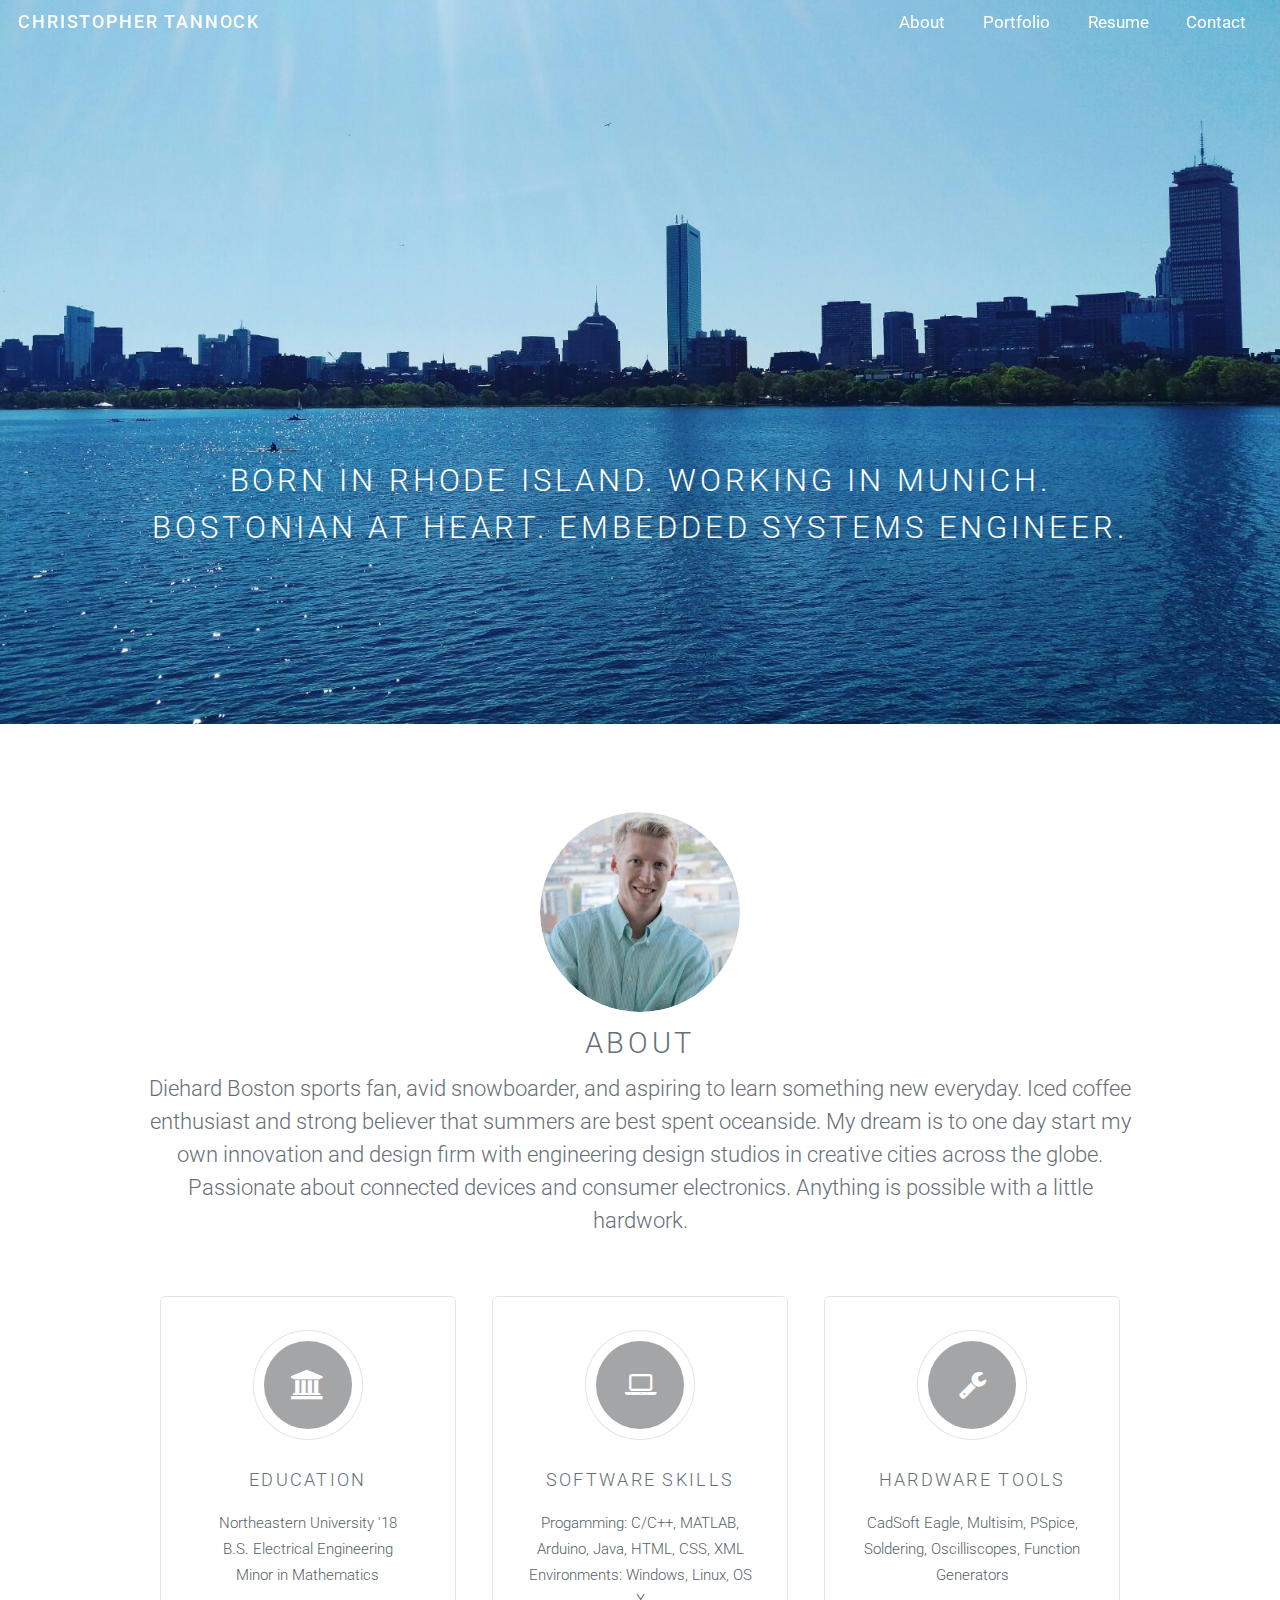
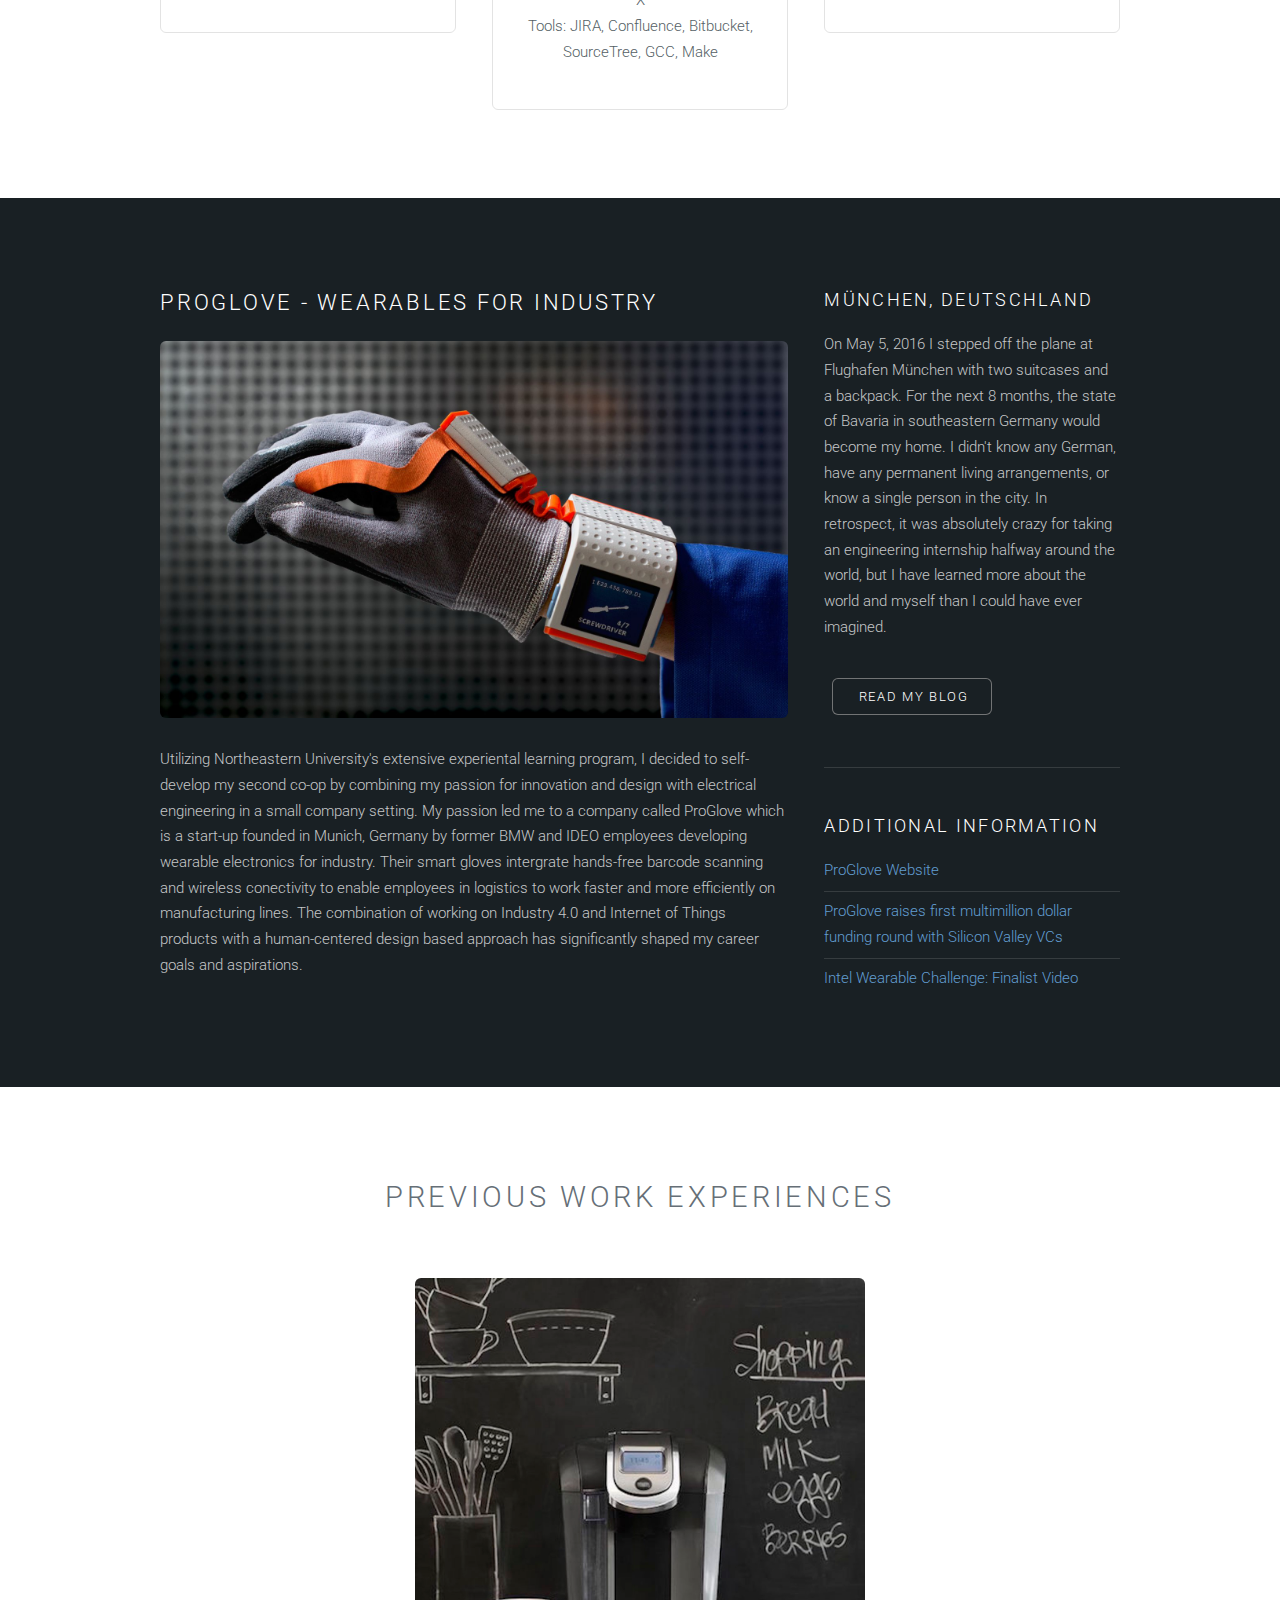
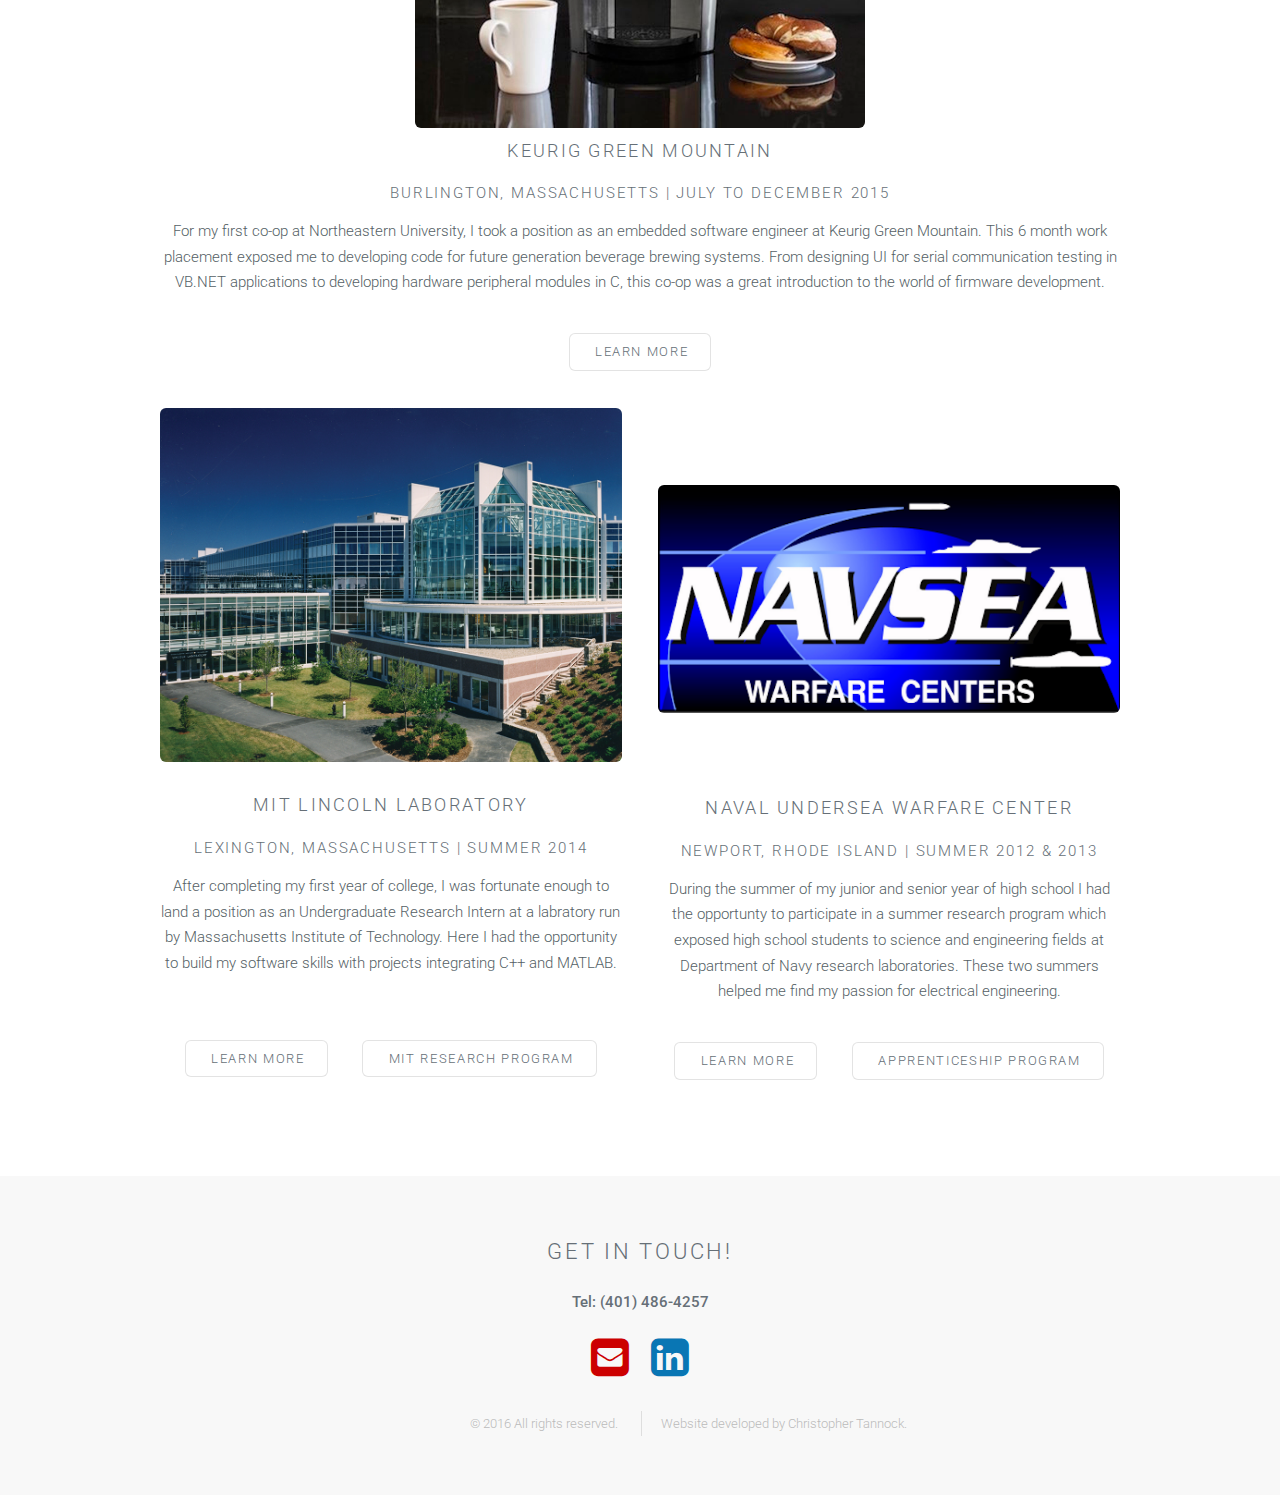
==== commit 1b1c1e46: "Fixed image sizing and blank space on right of page" ====
--- a/index.html
+++ b/index.html
@@ -141,7 +141,7 @@
 						</div>
 						<div class="6u">
 							<section class="special">
-								<a class="image"><img src="images/mit_ll.jpg" alt="" /></a>
+								<a class="image fit"><img src="images/mit_ll.jpg" alt="" /></a>
 								<h3>MIT Lincoln Laboratory</h3>
 								<h4>Lexington, Massachusetts | Summer 2014</h4>
 								<p>After completing my first year of college, I was fortunate enough to land a position as an Undergraduate Research Intern at a labratory run by Massachusetts Institute of Technology. Here I had the opportunity to build my software skills with projects integrating C++ and MATLAB.</p>
@@ -157,7 +157,7 @@
 								<br>
 								<br>
 								<br>
-								<a class="image"><img src="images/navsea.png" alt="" height= 228px/></a>
+								<a class="image fit"><img src="images/navsea.png" alt="" height= 228px/></a>
 								<br>
 								<br>
 								<h3>Naval Undersea Warfare Center</h3>
--- a/css/style.css
+++ b/css/style.css
@@ -9,7 +9,13 @@
 */
 
 /* Basic */
-
+html,body
+{
+    width: 100%;
+    margin: 0px;
+    padding: 0px;
+    overflow-x: hidden;
+}
 
 
 
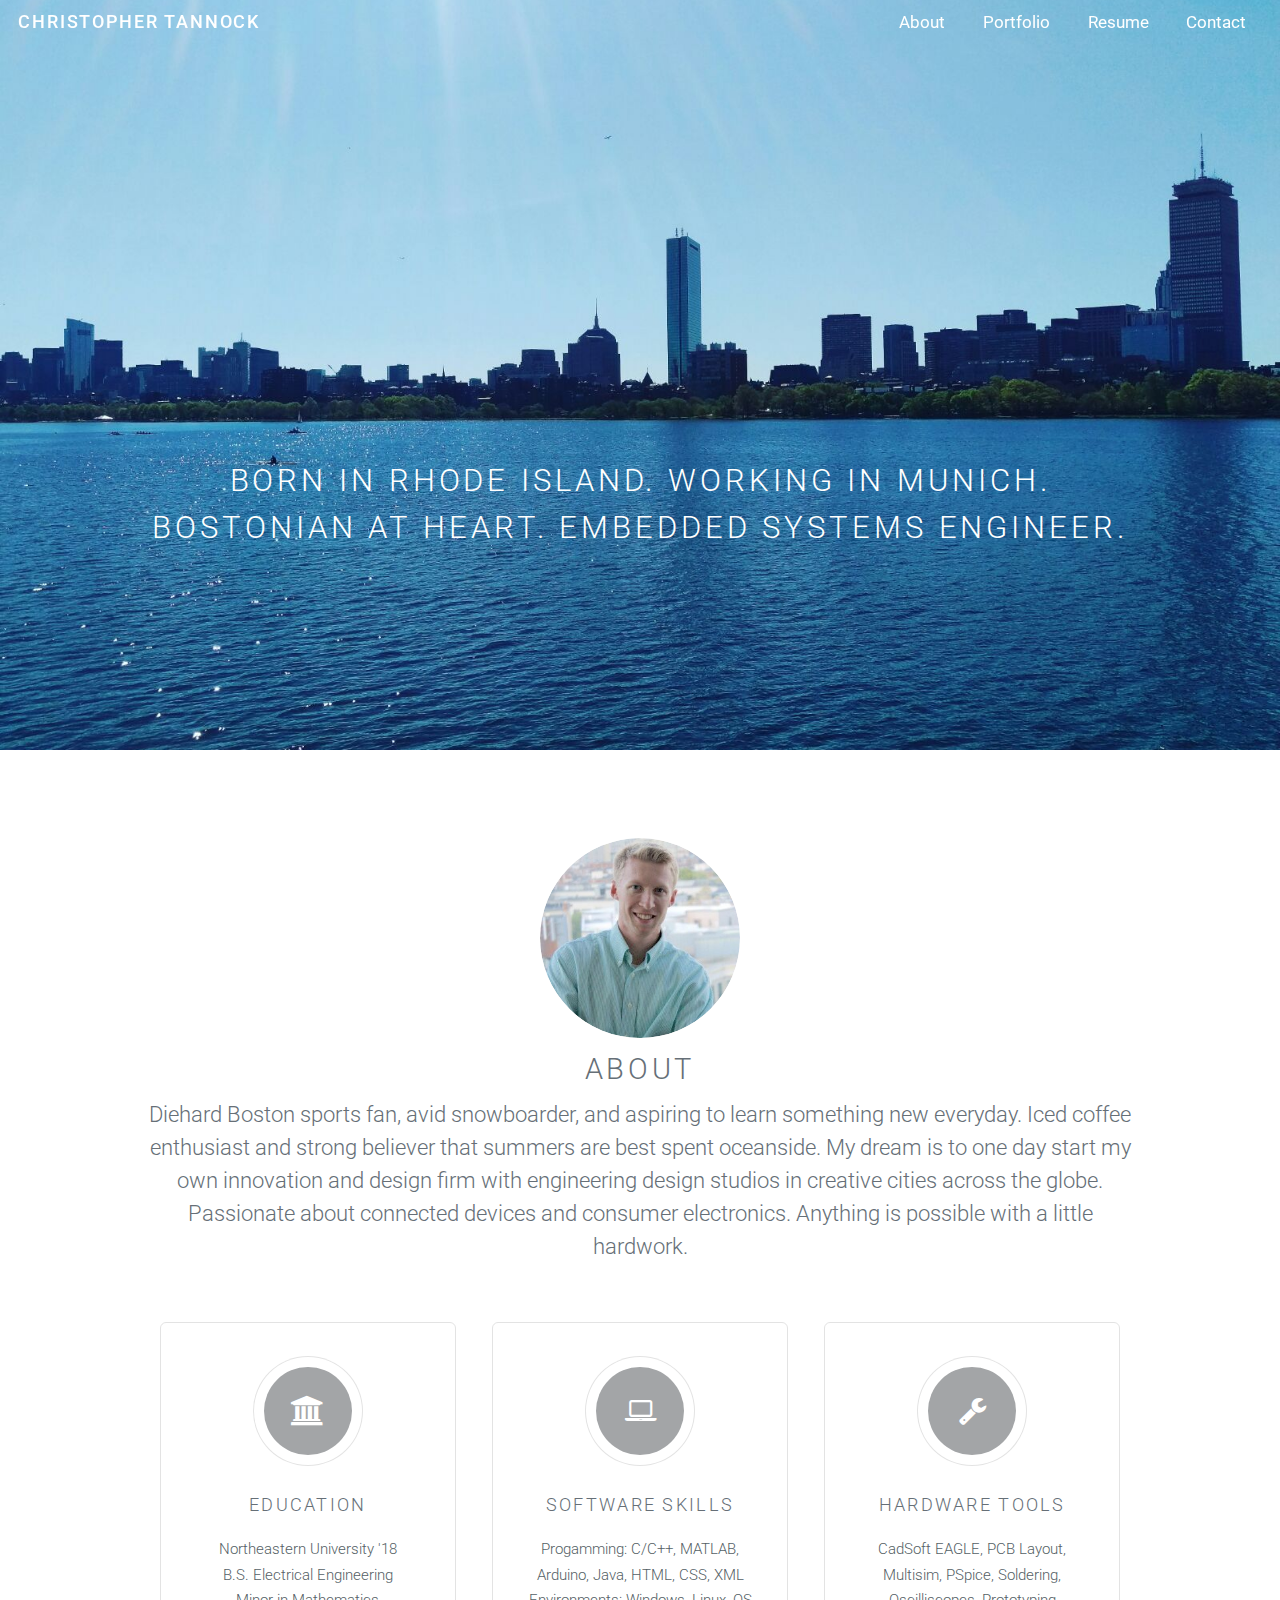
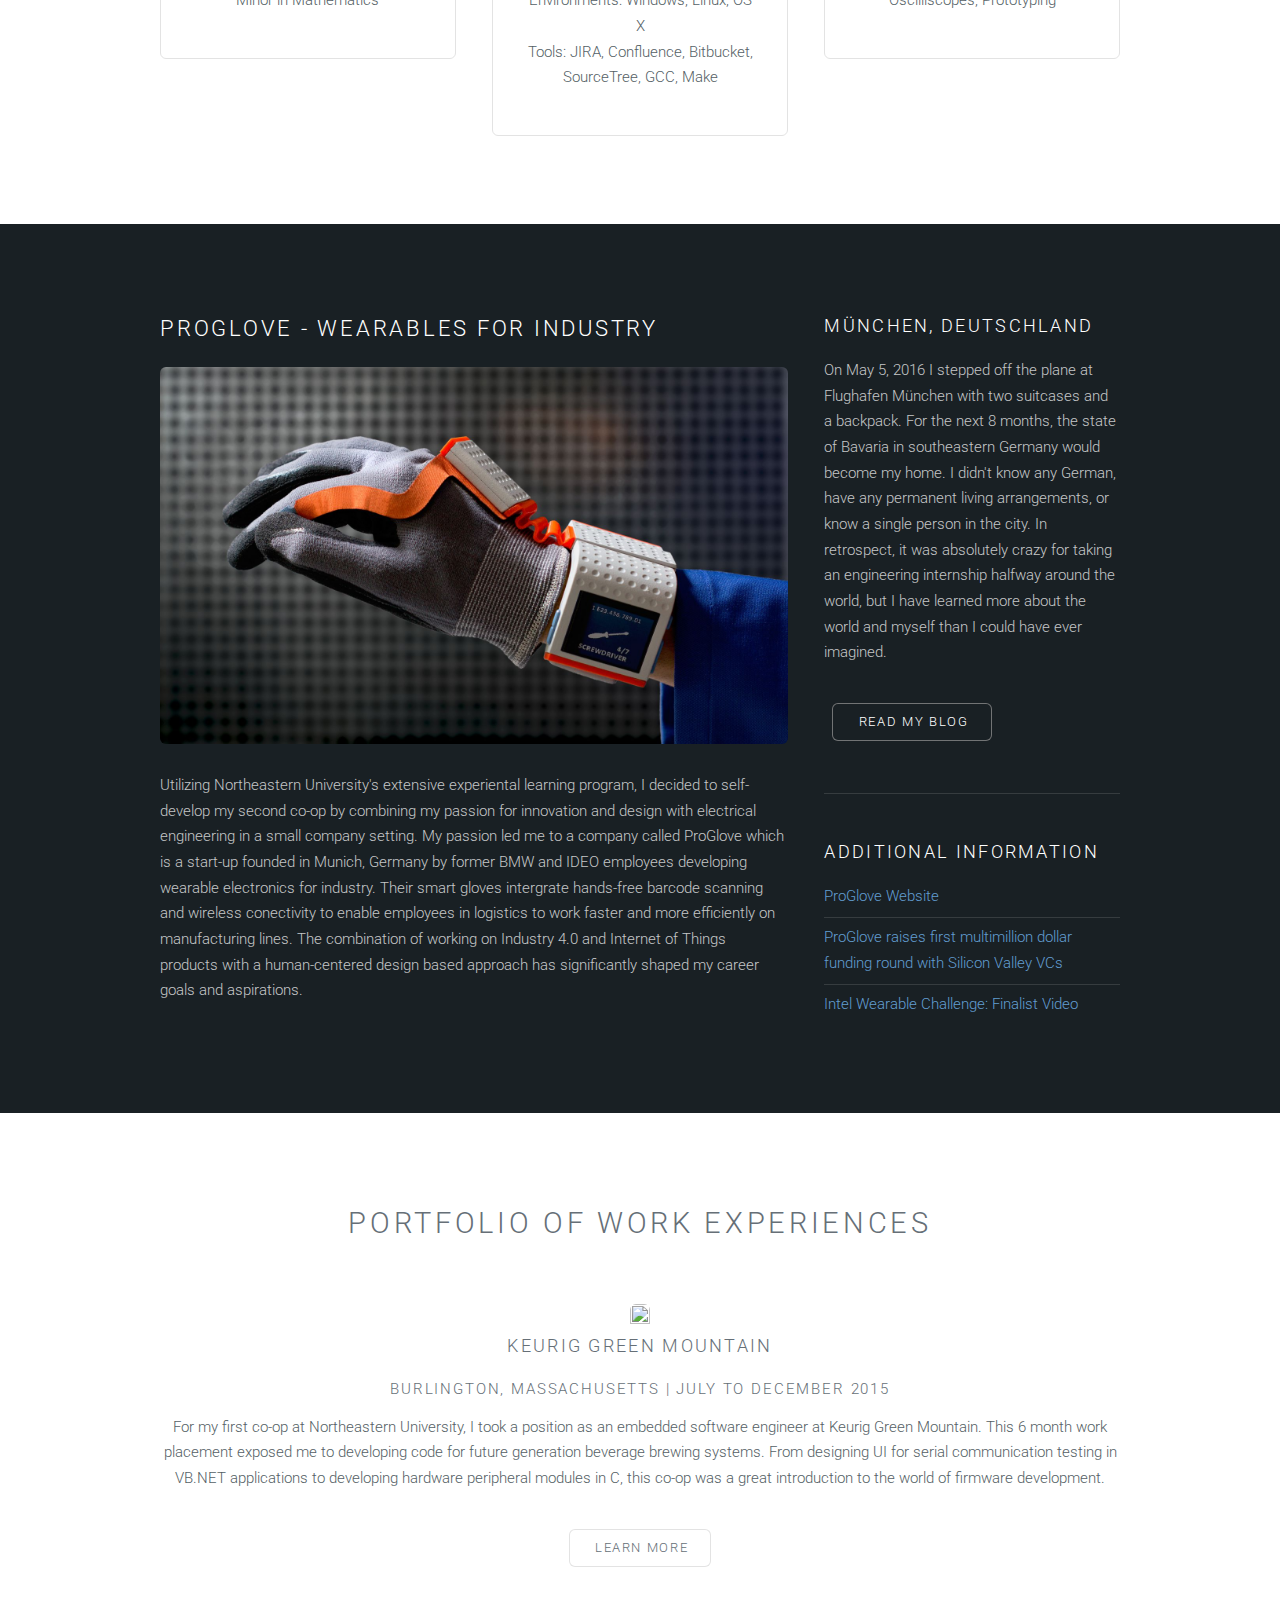
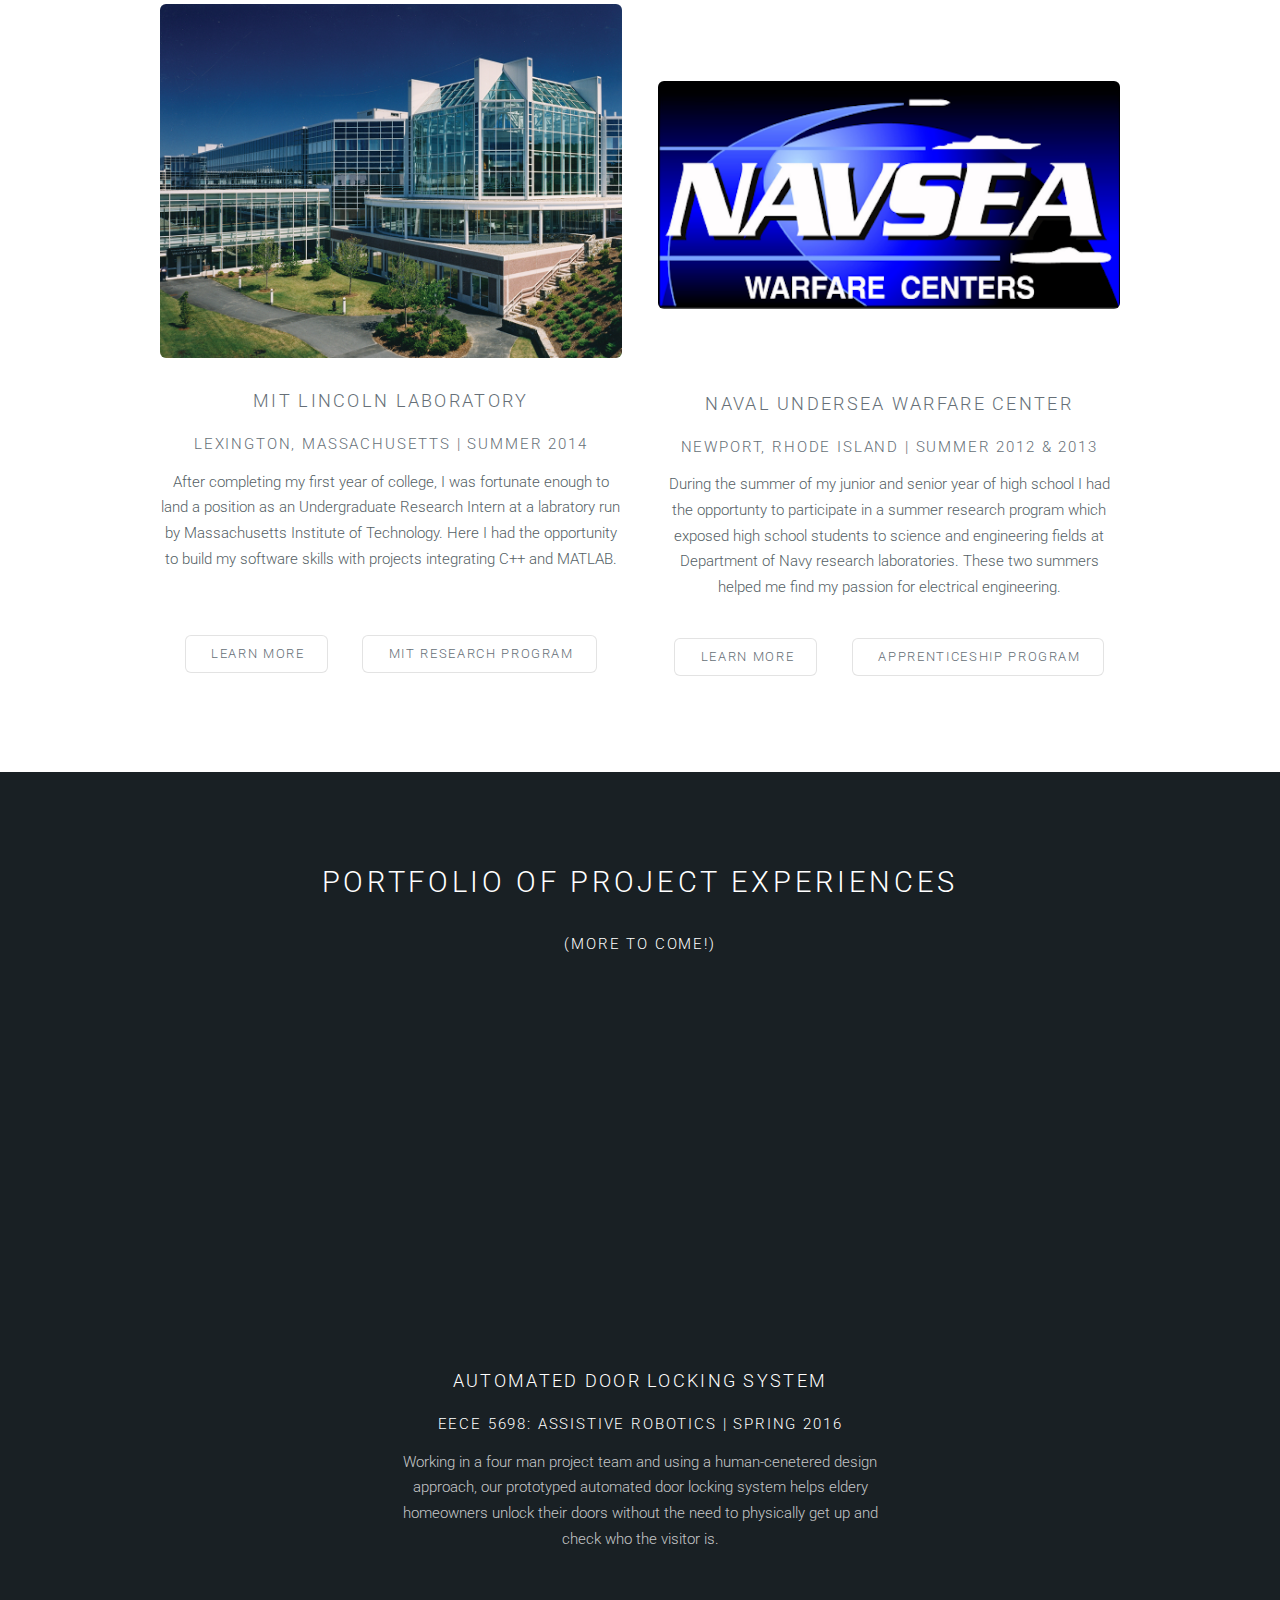
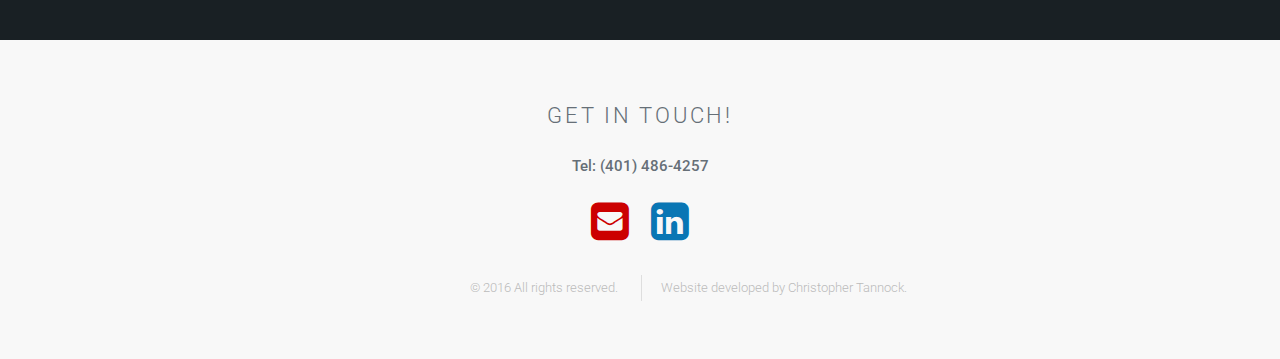
==== commit 9c169dff: "Removing GE1111 project as video size is too large" ====
--- a/index.html
+++ b/index.html
@@ -32,7 +32,7 @@
 				<nav id="nav">
 					<ul>
 						<li><a href="#one">About</a></li>
-						<li><a href="left-sidebar.html">Portfolio</a></li>
+						<li><a href="#two">Portfolio</a></li>
 						<li><a href="resume.pdf">Resume</a></li>
 						<li><a href="#footer">Contact</a></li>
 	        </ul>
@@ -46,6 +46,7 @@
 					<br>
 					<h2>Born in Rhode Island. Working in Munich. </h2>
 					<h2>Bostonian at Heart. Embedded Systems Engineer.</h2>
+					<br>
 					<br>
 					<br>
 				</div>
@@ -81,7 +82,7 @@
 							<section class="special box">
 								<i class="icon fa-wrench major"></i>
 								<h3>Hardware Tools</h3>
-								<p>CadSoft Eagle, Multisim, PSpice, Soldering, Oscilliscopes, Function Generators  </p>
+								<p>CadSoft EAGLE, PCB Layout, Multisim, PSpice, Soldering, Oscilliscopes, Prototyping </p>
 							</section>
 						</div>
 					</div>
@@ -104,10 +105,10 @@
 									<h3>München, Deutschland</h3>
 									<p>On May 5, 2016 I stepped off the plane at Flughafen München with two suitcases and a backpack.  For the next 8 months, the state of Bavaria in southeastern Germany would become my home.  I didn't know any German, have any permanent living arrangements, or know a single person in the city.  In retrospect, it was absolutely crazy for taking an engineering internship halfway around the world, but I have learned more about the world and myself than I could have ever imagined.</p>
 									<ul class="actions">
-										<li><a href="left-sidebar.html" class="button alt">Read My Blog</a></li>
+										<li><a href="https://christophertannock.wordpress.com/" class="button alt">Read My Blog</a></li>
 									</ul>
 								</section>
-								<hr />
+								<hr/>
 								<section>
 									<h3>Additional Information</h3>
 									<ul class="alt">
@@ -124,18 +125,18 @@
 		<!-- Two -->
 			<section id="two" class="wrapper style1">
 				<header class="major">
-					<h2>Previous Work Experiences</h2>
+					<h2>Portfolio of Work Experiences</h2>
 				</header>
 				<div class="container">
 					<div class="row">
 						<div class="u">
 							<section class="special">
-								<a class="image"><img src="images/kgm_coffee.jpg" alt="" align="middle" width ="450px" height= "450px"/></a>
+								<a class="image"><img src="images/kgm_brewer.jpg" style="width: 99%; height: 99%" alt="" align="center" /></a>
 								<h3>Keurig Green Mountain</h3>
 								<h4>Burlington, Massachusetts | July to December 2015</h4>
 								<p>For my first co-op at Northeastern University, I took a position as an embedded software engineer at Keurig Green Mountain.  This 6 month work placement exposed me to developing code for future generation beverage brewing systems.  From designing UI for serial communication testing in VB.NET applications to developing hardware peripheral modules in C, this co-op was a great introduction to the world of firmware development.</p>
 								<ul class="actions">
-									<li><a href="left-sidebar.html" class="button alt">Learn More</a></li>
+									<li><a href="Keurig.pdf" class="button alt">Learn More</a></li>
 								</ul>
 							</section>
 						</div>
@@ -147,7 +148,7 @@
 								<p>After completing my first year of college, I was fortunate enough to land a position as an Undergraduate Research Intern at a labratory run by Massachusetts Institute of Technology. Here I had the opportunity to build my software skills with projects integrating C++ and MATLAB.</p>
 								<ul class="actions">
 									<br>
-									<li><a href="left-sidebar.html" class="button alt">Learn More</a></li>
+									<li><a href="MIT.pdf" class="button alt">Learn More</a></li>
 									<li><a href="https://www.ll.mit.edu/college/summerprogram.html" class="button alt">MIT Research Program</a></li>
 								</ul>
 							</section>
@@ -164,13 +165,36 @@
 								<h4>Newport, Rhode Island | Summer 2012 & 2013</h4>
 								<p>During the summer of my junior and senior year of high school I had the opportunty to participate in a summer research program which exposed high school students to science and engineering fields at Department of Navy research laboratories.  These two summers helped me find my passion for electrical engineering.</p>
 								<ul class="actions">
-									<li><a href="left-sidebar.html" class="button alt">Learn more</a></li>
+									<li><a href="SEAP.PDF" class="button alt">Learn more</a></li>
 									<li><a href="https://seap.asee.org/" class="button alt">Apprenticeship Program</a></li>
 								</ul>
 							</section>
 					</div>
 				</div>
 			</section>
+
+
+<section id="three" class="wrapper style2">
+			<header class="major">
+				<h2>Portfolio of Project Experiences</h2>
+				<h4> (More to Come!) </h4>
+			</header>
+			<div class="container" align="center" >
+				<!-- <div class="row"> -->
+					<div class="6u" align="center" >
+							<iframe width="420" height="345" src="https://www.youtube.com/embed/-BAcTRco1Ug"></iframe>
+							<h3>Automated Door Locking System</h3>
+							<h4>EECE 5698: Assistive Robotics | Spring 2016</h4>
+							<p>Working in a four man project team and using a human-cenetered design approach, our prototyped automated door locking system helps eldery homeowners unlock their doors without the need to physically get up and check who the visitor is.  </p>
+					</div>
+					<!-- <div class="6u" align="center">
+							<video src="GE1111.mov" width="420" height="345" controls></video>
+							<h3>Ping Pong Ball Sorter</h3>
+							<h4>GE 1111: High Tech Tools | Fall 2014</h4>
+							<p>Developed MATLAB and C++ skills by programming a ping pong ball sorter using a color-analyzing video cam and tubes that are rotated into place with a stepper motor. </p>
+				</div> -->
+			</div>
+	</section>
 
 		<!-- Footer -->
 			<footer id="footer">
@@ -179,7 +203,7 @@
 							<h2>Get In Touch!</h2>
 							<p> <b>Tel: (401) 486-4257</b></p>
 							<ul class="icons">
-								<li><a href="mailto:tannock.c@husky.neu.edu" class="icon fa-envelope-square  fa-2x" style="color:#CC0000"><span class="label">Facebook</span></a></li>
+								<li><a href="mailto:tannock.c@husky.neu.edu" class="icon fa-envelope-square  fa-2x" style="color:#CC0000"><span class="label">Mail</span></a></li>
 								<li><a href="https://www.linkedin.com/in/christophertannock" class="icon fa-linkedin-square fa-2x" style="color:#0976b4"><span class="label">LinkedIn</span></a></li>
 							</ul>
 						</section>
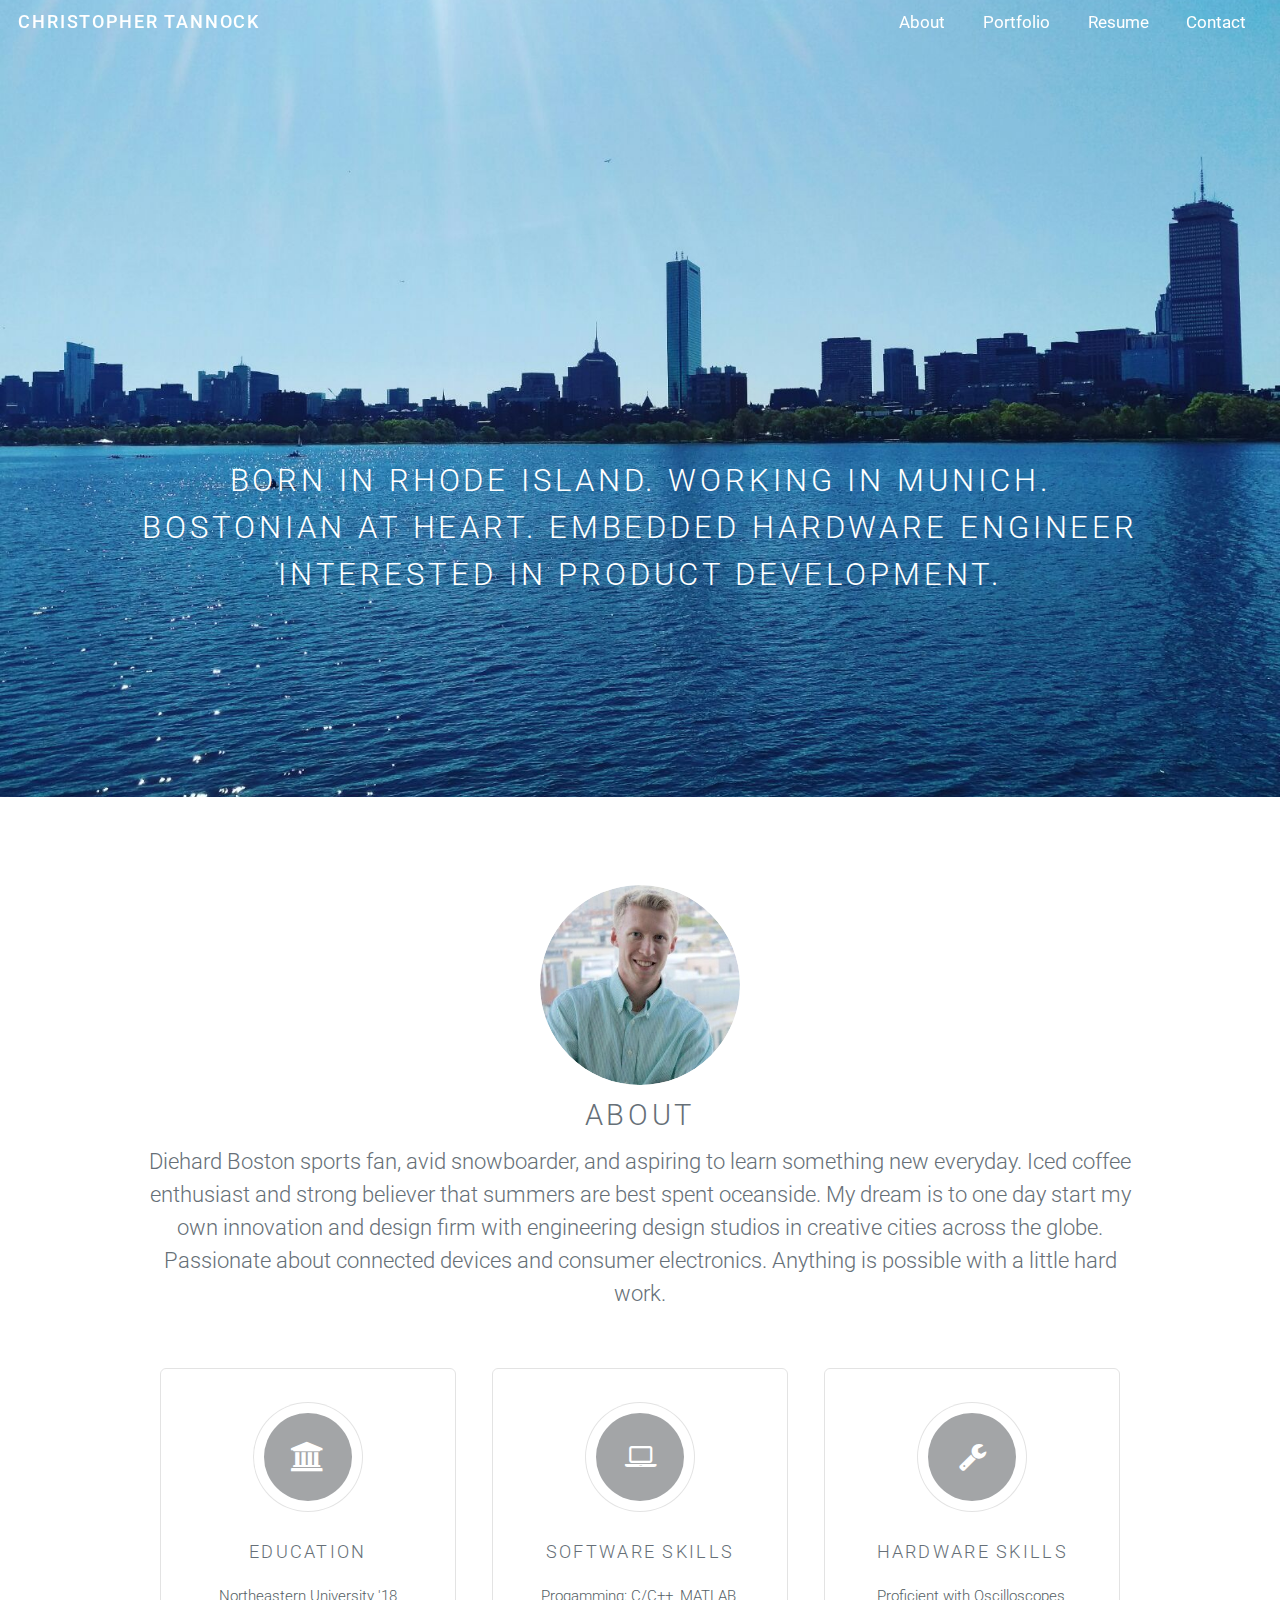
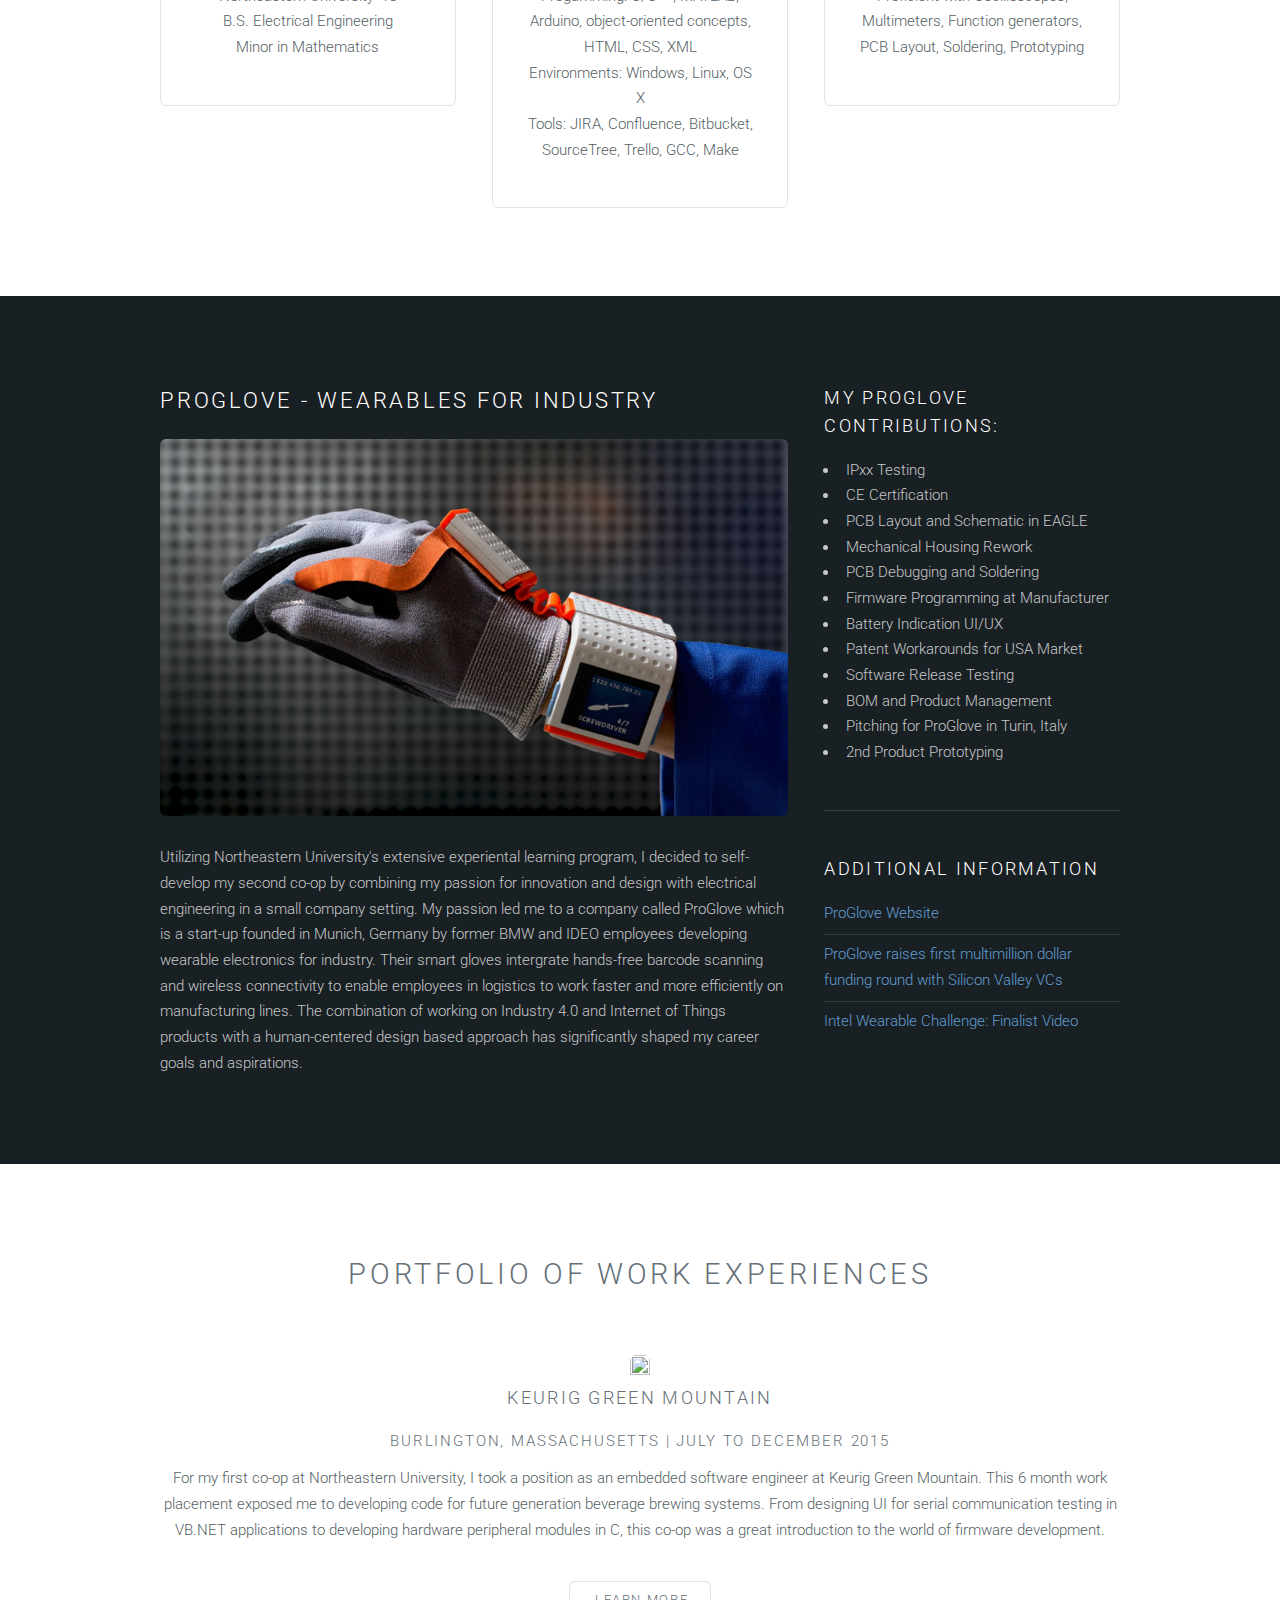
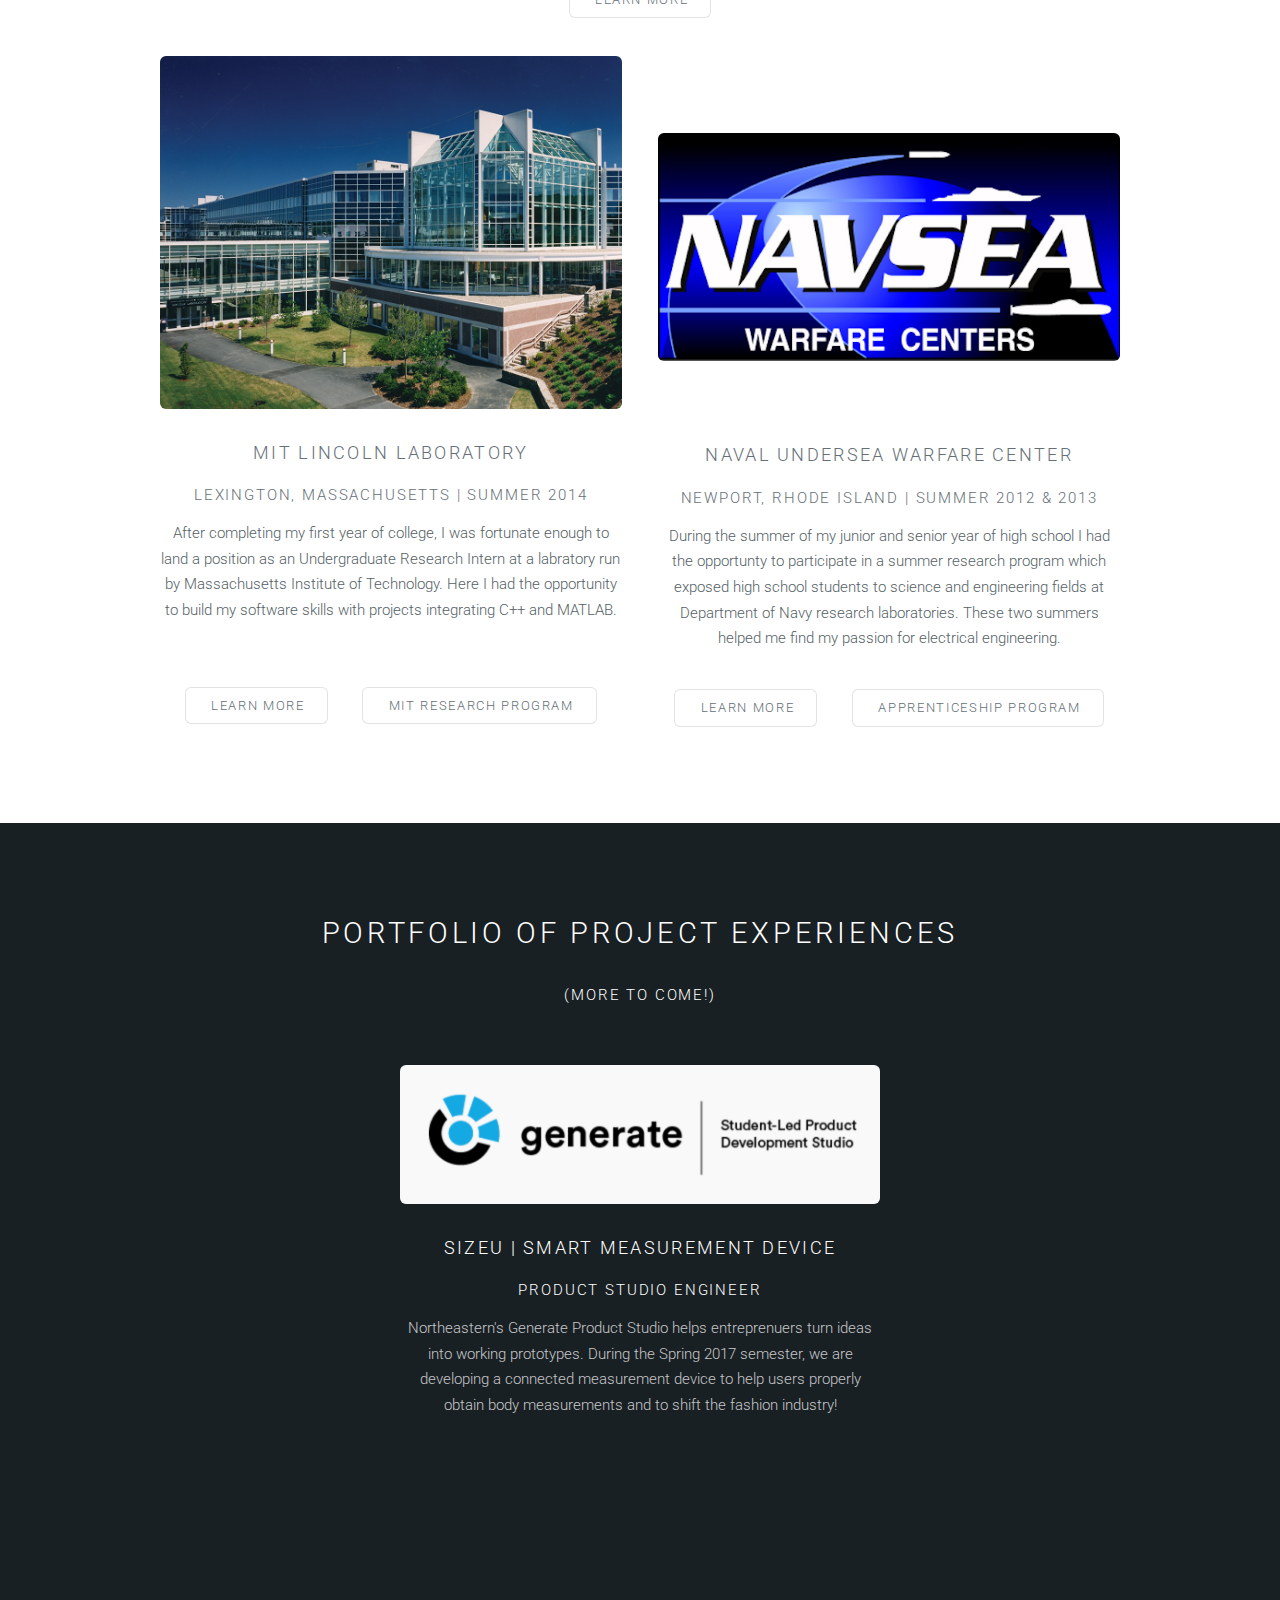
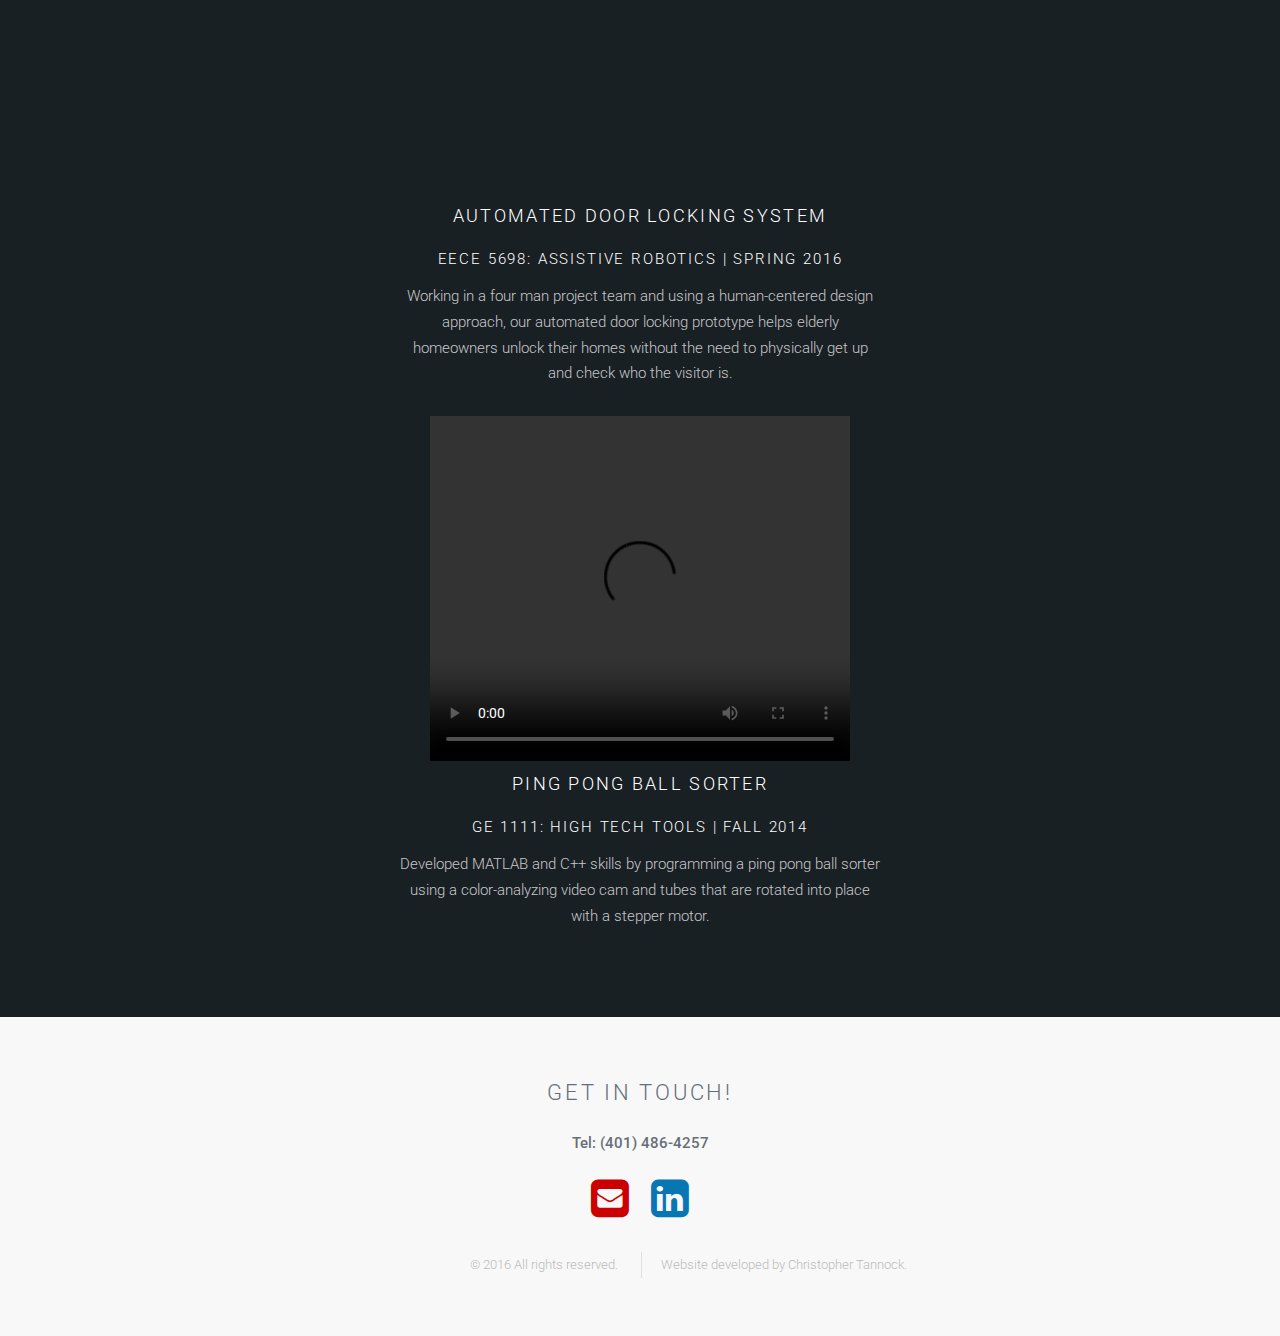
==== commit 68637714: "Preparing for spring 2017 co-op search" ====
--- a/index.html
+++ b/index.html
@@ -45,7 +45,8 @@
 					<br>
 					<br>
 					<h2>Born in Rhode Island. Working in Munich. </h2>
-					<h2>Bostonian at Heart. Embedded Systems Engineer.</h2>
+					<h2>Bostonian at Heart. Embedded Hardware Engineer</h2>
+					<h2>Interested in Product Development.</h2>
 					<br>
 					<br>
 					<br>
@@ -59,7 +60,7 @@
   					<img src="images/about_me.jpg" />
 					</div>
 					<h2>About</h2>
-					<p> Diehard Boston sports fan, avid snowboarder, and aspiring to learn something new everyday.  Iced coffee enthusiast and strong believer that summers are best spent oceanside.  My dream is to one day start my own innovation and design firm with engineering design studios in creative cities across the globe. Passionate about connected devices and consumer electronics.  Anything is possible with a little hardwork.
+					<p> Diehard Boston sports fan, avid snowboarder, and aspiring to learn something new everyday.  Iced coffee enthusiast and strong believer that summers are best spent oceanside.  My dream is to one day start my own innovation and design firm with engineering design studios in creative cities across the globe. Passionate about connected devices and consumer electronics.  Anything is possible with a little hard work.
 					</p>
 				</header>
 				<div class="container">
@@ -75,14 +76,14 @@
 							<section class="special box">
 								<i class="icon fa-laptop major"></i>
 								<h3>Software Skills</h3>
-								<p>Progamming: C/C++, MATLAB, Arduino, Java, HTML, CSS, XML<br>Environments: Windows, Linux, OS X<br>Tools: JIRA, Confluence, Bitbucket, SourceTree, GCC, Make</p>
+								<p>Progamming: C/C++, MATLAB, Arduino, object-oriented concepts, HTML, CSS, XML<br>Environments: Windows, Linux, OS X<br>Tools: JIRA, Confluence, Bitbucket, SourceTree, Trello, GCC, Make</p>
 							</section>
 						</div>
 						<div class="4u">
 							<section class="special box">
 								<i class="icon fa-wrench major"></i>
-								<h3>Hardware Tools</h3>
-								<p>CadSoft EAGLE, PCB Layout, Multisim, PSpice, Soldering, Oscilliscopes, Prototyping </p>
+								<h3>Hardware Skills</h3>
+								<p>Proficient with Oscilloscopes, Multimeters, Function generators, PCB Layout, Soldering, Prototyping </p>
 							</section>
 						</div>
 					</div>
@@ -97,15 +98,25 @@
 								<section>
 									<h2>ProGlove - Wearables for Industry</h2>
 									<a href="#" class="image fit"><img src="images/proglove.jpg" alt="" /></a>
-									<p>Utilizing Northeastern University's extensive experiental learning program, I decided to self-develop my second co-op by combining my passion for innovation and design with electrical engineering in a small company setting. My passion led me to a company called ProGlove which is a start-up founded in Munich, Germany by former BMW and IDEO employees developing wearable electronics for industry.  Their smart gloves intergrate hands-free barcode scanning and wireless conectivity to enable employees in logistics to work faster and more efficiently on manufacturing lines. The combination of working on Industry 4.0 and Internet of Things products with a human-centered design based approach has significantly shaped my career goals and aspirations.</p>
+									<p>Utilizing Northeastern University's extensive experiental learning program, I decided to self-develop my second co-op by combining my passion for innovation and design with electrical engineering in a small company setting. My passion led me to a company called ProGlove which is a start-up founded in Munich, Germany by former BMW and IDEO employees developing wearable electronics for industry.  Their smart gloves intergrate hands-free barcode scanning and wireless connectivity to enable employees in logistics to work faster and more efficiently on manufacturing lines. The combination of working on Industry 4.0 and Internet of Things products with a human-centered design based approach has significantly shaped my career goals and aspirations.</p>
 								</section>
 							</div>
 							<div class="4u">
 								<section>
-									<h3>München, Deutschland</h3>
-									<p>On May 5, 2016 I stepped off the plane at Flughafen München with two suitcases and a backpack.  For the next 8 months, the state of Bavaria in southeastern Germany would become my home.  I didn't know any German, have any permanent living arrangements, or know a single person in the city.  In retrospect, it was absolutely crazy for taking an engineering internship halfway around the world, but I have learned more about the world and myself than I could have ever imagined.</p>
-									<ul class="actions">
-										<li><a href="https://christophertannock.wordpress.com/" class="button alt">Read My Blog</a></li>
+									<h3>My ProGlove Contributions:</h3>
+									<ul>
+  									<li>IPxx Testing</li>
+  									<li>CE Certification</li>
+  									<li>PCB Layout and Schematic in EAGLE </li>
+										<li>Mechanical Housing Rework</li>
+										<li>PCB Debugging and Soldering</li>
+										<li>Firmware Programming at Manufacturer</li>
+										<li>Battery Indication UI/UX</li>
+										<li>Patent Workarounds for USA Market</li>
+										<li>Software Release Testing</li>
+										<li>BOM and Product Management</li>
+										<li>Pitching for ProGlove in Turin, Italy</li>
+										<li>2nd Product Prototyping</li>
 									</ul>
 								</section>
 								<hr/>
@@ -165,7 +176,7 @@
 								<h4>Newport, Rhode Island | Summer 2012 & 2013</h4>
 								<p>During the summer of my junior and senior year of high school I had the opportunty to participate in a summer research program which exposed high school students to science and engineering fields at Department of Navy research laboratories.  These two summers helped me find my passion for electrical engineering.</p>
 								<ul class="actions">
-									<li><a href="SEAP.PDF" class="button alt">Learn more</a></li>
+									<li><a href="SEAP.pdf" class="button alt">Learn more</a></li>
 									<li><a href="https://seap.asee.org/" class="button alt">Apprenticeship Program</a></li>
 								</ul>
 							</section>
@@ -181,18 +192,24 @@
 			</header>
 			<div class="container" align="center" >
 				<!-- <div class="row"> -->
-					<div class="6u" align="center" >
-							<iframe width="420" height="345" src="https://www.youtube.com/embed/-BAcTRco1Ug"></iframe>
+				<div class="6u">
+						<a class="image fit"><img src="images/generate.png" alt="" /></a>
+						<h3>SizeU | Smart Measurement Device</h3>
+						<h4>Product Studio Engineer</h4>
+						<p>Northeastern's Generate Product Studio helps entreprenuers turn ideas into working prototypes.  During the Spring 2017 semester, we are developing a connected measurement device to help users properly obtain body measurements and to shift the fashion industry! </p>
+				</div>
+					<div class="6u">
+							<iframe width="420" height="345" style="width: 99%;" src="https://www.youtube.com/embed/-BAcTRco1Ug" align="center"></iframe>
 							<h3>Automated Door Locking System</h3>
 							<h4>EECE 5698: Assistive Robotics | Spring 2016</h4>
-							<p>Working in a four man project team and using a human-cenetered design approach, our prototyped automated door locking system helps eldery homeowners unlock their doors without the need to physically get up and check who the visitor is.  </p>
-					</div>
-					<!-- <div class="6u" align="center">
-							<video src="GE1111.mov" width="420" height="345" controls></video>
+							<p>Working in a four man project team and using a human-centered design approach, our automated door locking prototype helps elderly homeowners unlock their homes without the need to physically get up and check who the visitor is.  </p>
+					</div>
+					<div class="6u">
+							<video src="GE1111.mov" width="420" height="345" align="center" controls></video>
 							<h3>Ping Pong Ball Sorter</h3>
 							<h4>GE 1111: High Tech Tools | Fall 2014</h4>
 							<p>Developed MATLAB and C++ skills by programming a ping pong ball sorter using a color-analyzing video cam and tubes that are rotated into place with a stepper motor. </p>
-				</div> -->
+					</div>
 			</div>
 	</section>
 
